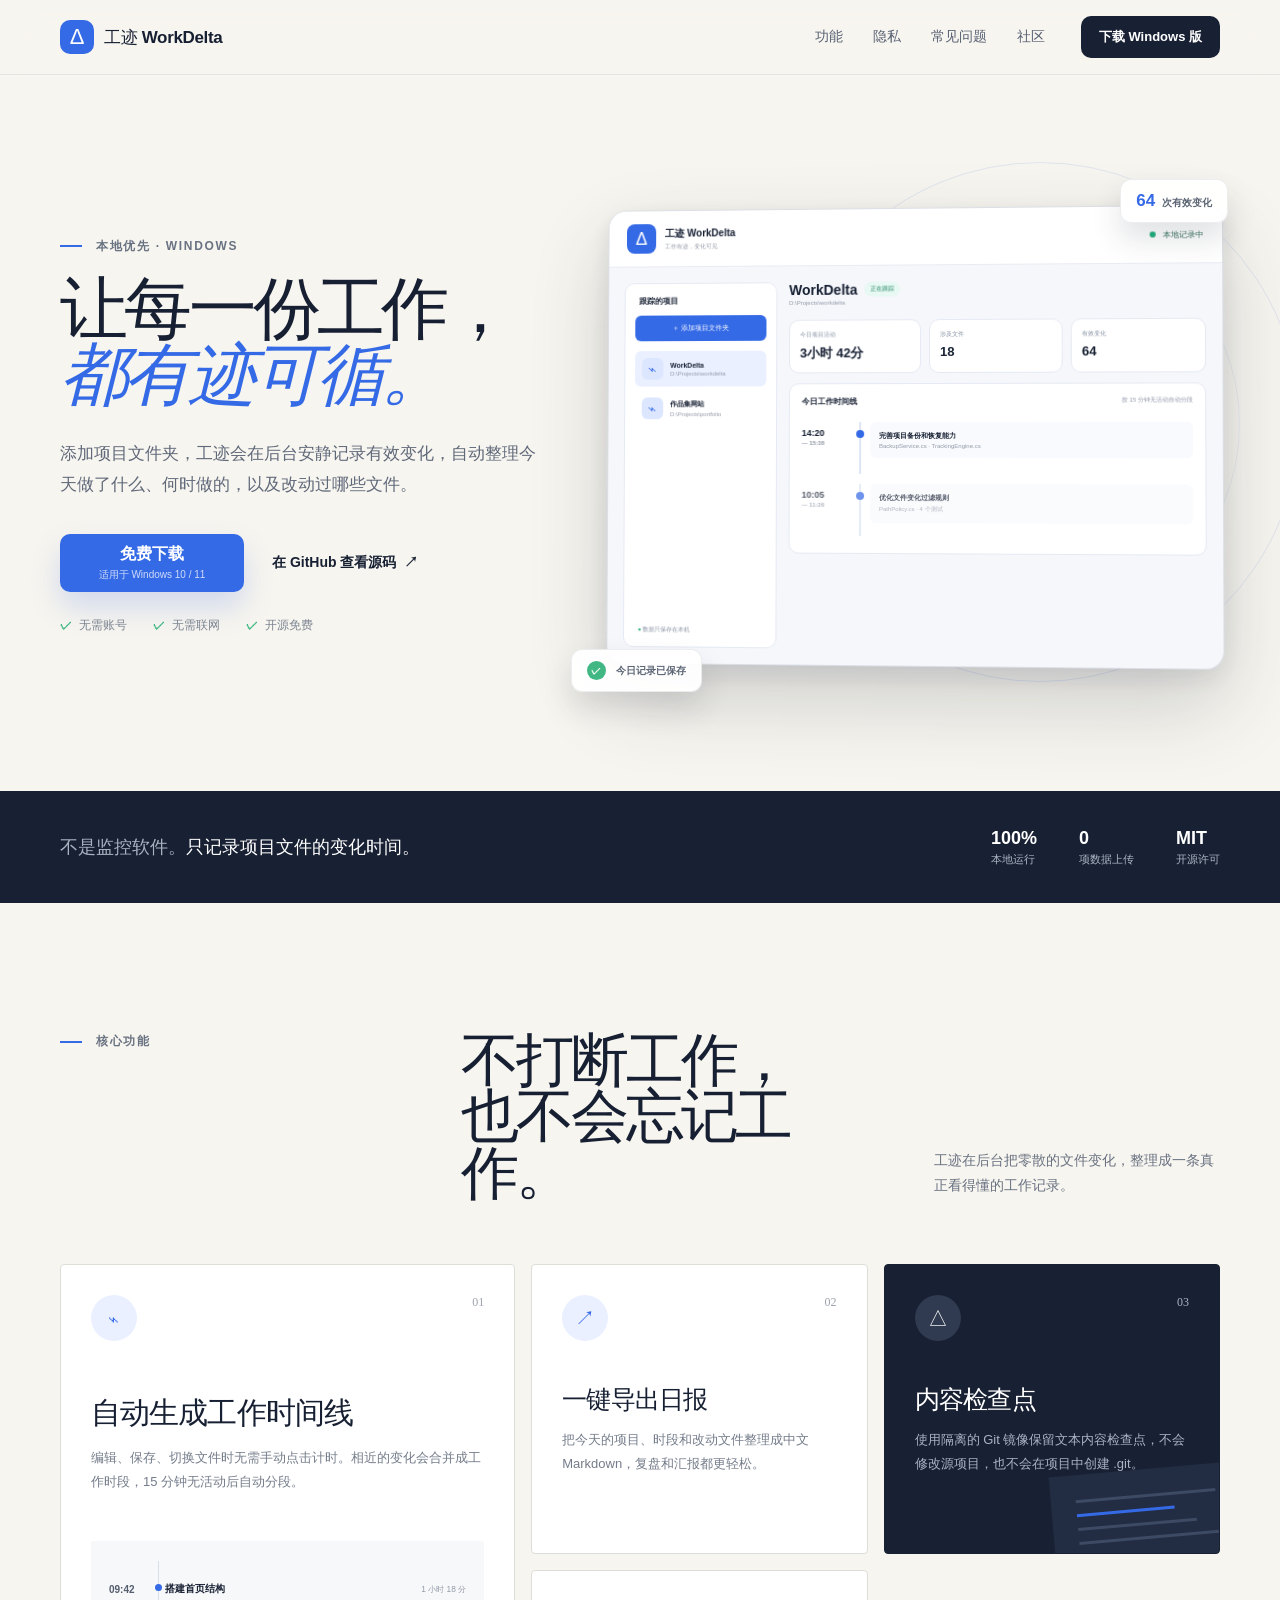
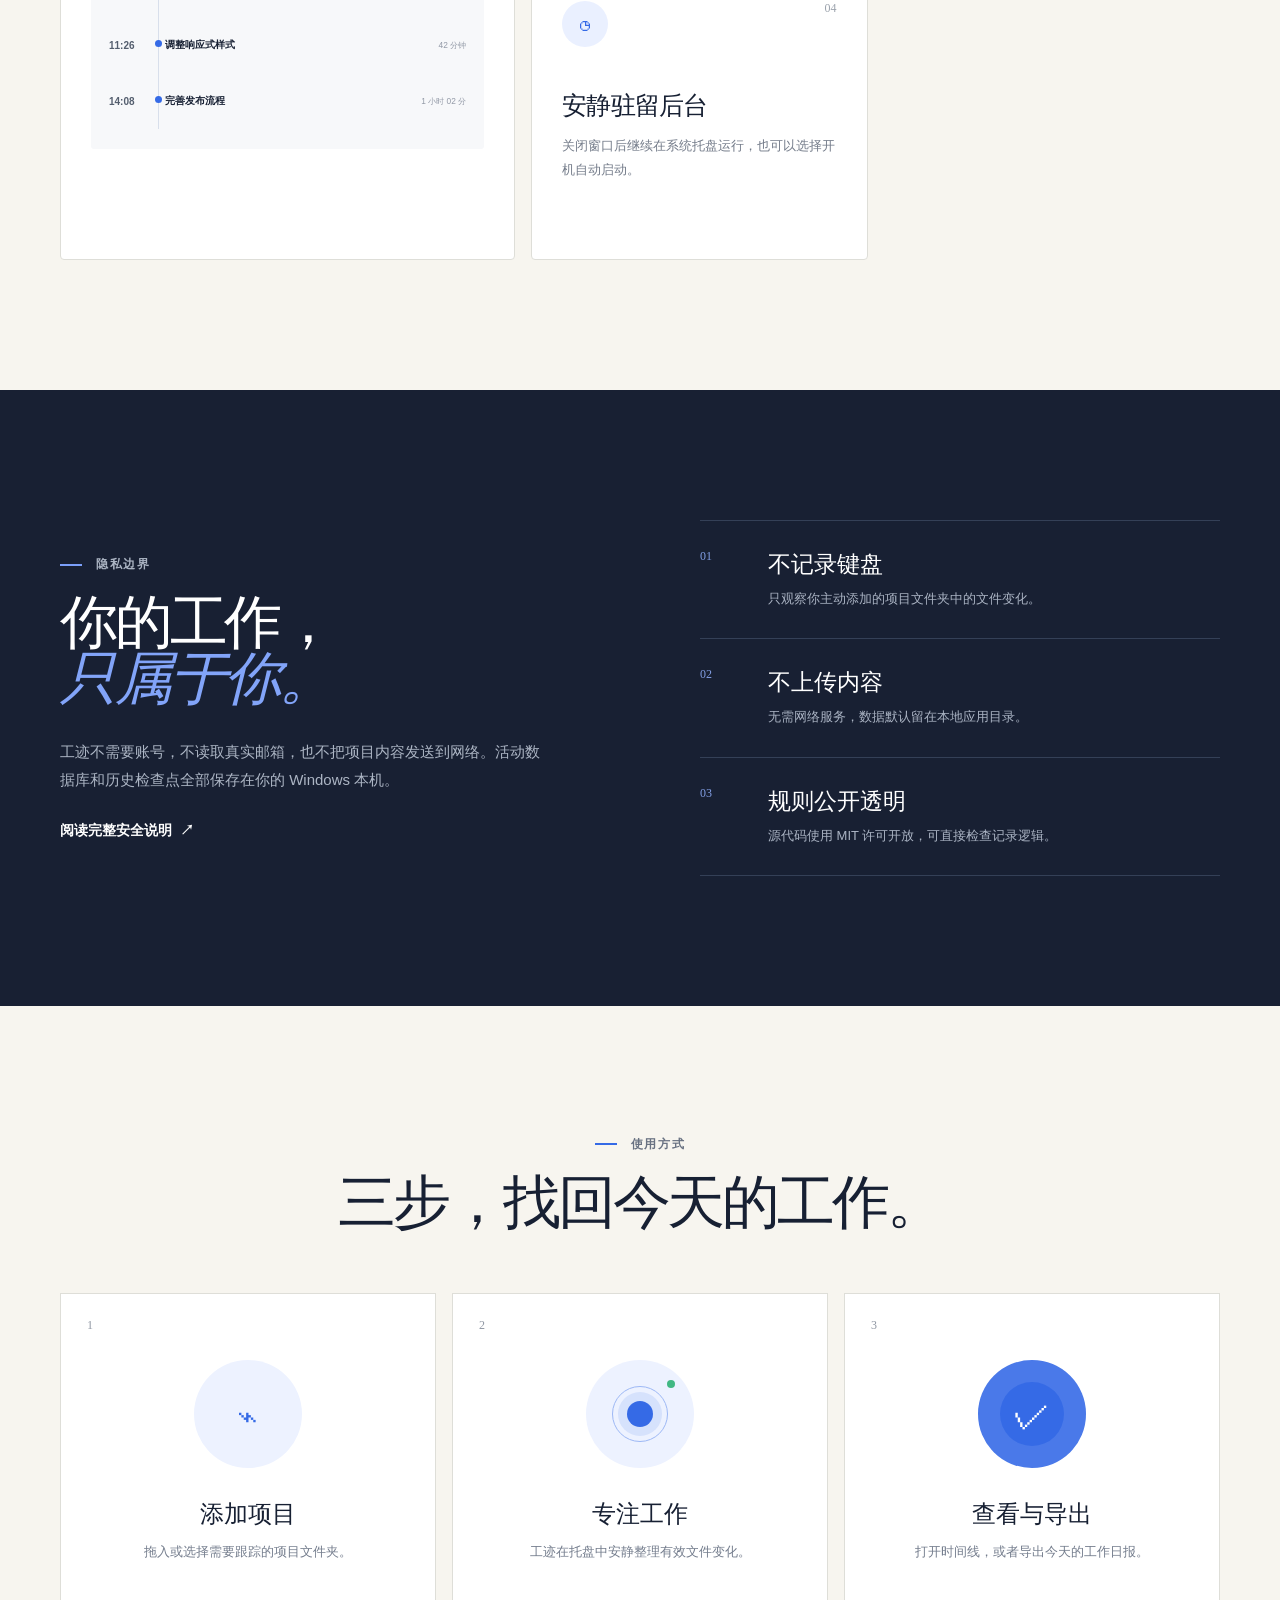
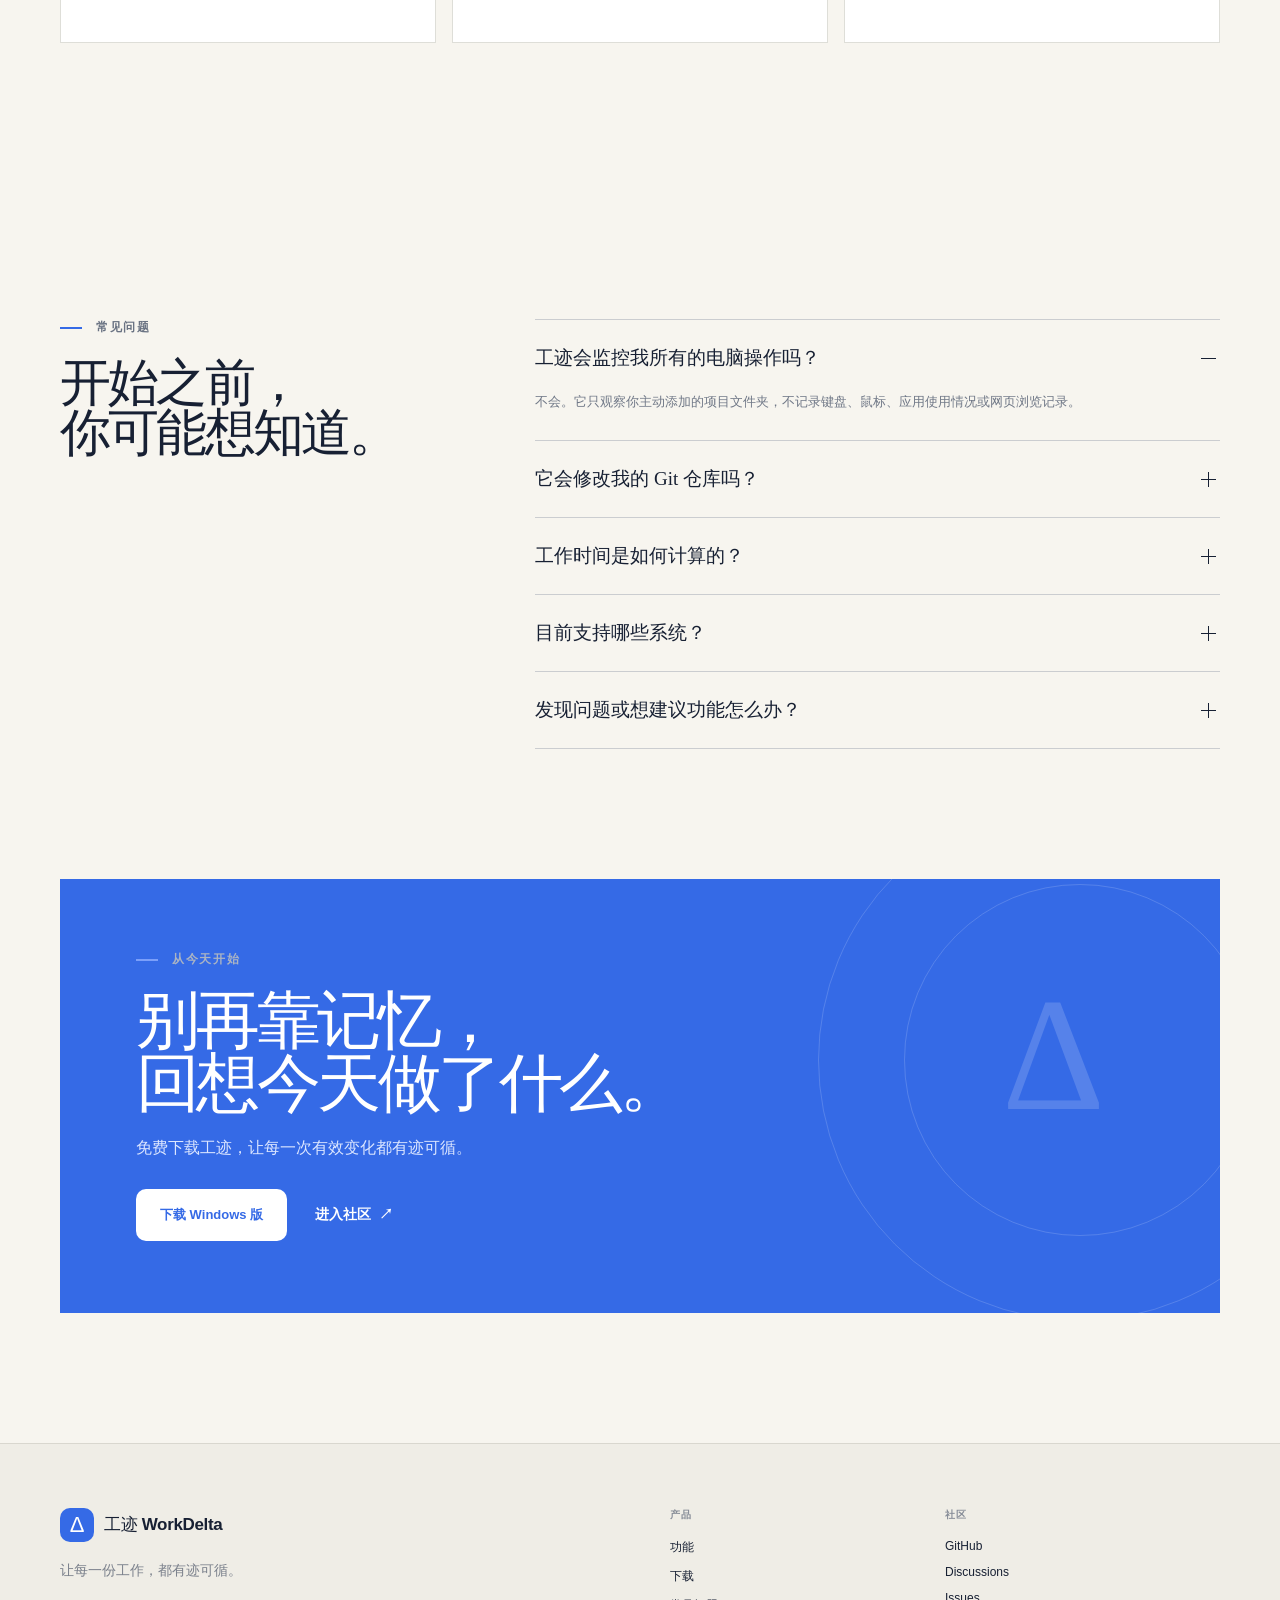
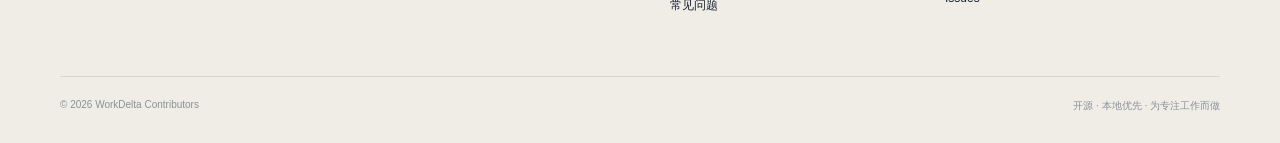
==== site/index.html @ bab3ab5c "feat: add GitHub Pages website Change-Id: I129c3d170e49ec4fa75094726705e3d1013dfc60" ====
<!doctype html>
<html lang="zh-CN">
<head>
  <meta charset="utf-8">
  <meta name="viewport" content="width=device-width, initial-scale=1">
  <meta name="description" content="工迹 WorkDelta 是一款本地优先的 Windows 工作记录工具，自动把文件变化整理成清晰的工作时间线。">
  <meta name="theme-color" content="#f7f5ef">
  <meta property="og:title" content="工迹 WorkDelta｜让每一份工作，都有迹可循">
  <meta property="og:description" content="安静记录项目变化，自动整理工作时间线。完全本地运行，无需账号和网络。">
  <meta property="og:type" content="website">
  <title>工迹 WorkDelta｜本地优先的工作记录工具</title>
  <link rel="icon" href="assets/favicon.svg" type="image/svg+xml">
  <link rel="stylesheet" href="styles.css">
</head>
<body>
  <a class="skip-link" href="#main">跳到主要内容</a>

  <header class="site-header">
    <div class="nav shell">
      <a class="brand" href="#top" aria-label="工迹 WorkDelta 首页">
        <span class="brand-mark" aria-hidden="true">Δ</span>
        <span>工迹 <strong>WorkDelta</strong></span>
      </a>
      <nav class="nav-links" aria-label="主导航">
        <a href="#features">功能</a>
        <a href="#privacy">隐私</a>
        <a href="#faq">常见问题</a>
        <a href="https://github.com/iamyanyahui/workdelta/discussions">社区</a>
      </nav>
      <a class="button button-small button-dark" href="https://github.com/iamyanyahui/workdelta/releases/latest">
        下载 Windows 版
      </a>
      <button class="menu-button" type="button" aria-label="打开导航" aria-expanded="false">
        <span></span><span></span>
      </button>
    </div>
  </header>

  <main id="main">
    <section class="hero shell" id="top">
      <div class="hero-copy">
        <p class="eyebrow"><span></span> 本地优先 · Windows</p>
        <h1>让每一份工作，<br><em>都有迹可循。</em></h1>
        <p class="hero-description">添加项目文件夹，工迹会在后台安静记录有效变化，自动整理今天做了什么、何时做的，以及改动过哪些文件。</p>
        <div class="hero-actions">
          <a class="button button-primary" href="https://github.com/iamyanyahui/workdelta/releases/latest">
            <span>免费下载</span>
            <small>适用于 Windows 10 / 11</small>
          </a>
          <a class="text-link" href="https://github.com/iamyanyahui/workdelta">
            在 GitHub 查看源码 <span aria-hidden="true">↗</span>
          </a>
        </div>
        <ul class="hero-notes" aria-label="产品特点">
          <li>无需账号</li>
          <li>无需联网</li>
          <li>开源免费</li>
        </ul>
      </div>

      <div class="product-stage" aria-label="工迹应用界面预览">
        <div class="stage-orbit orbit-one"></div>
        <div class="stage-orbit orbit-two"></div>
        <div class="app-window">
          <div class="app-topbar">
            <div class="app-brand">
              <span class="app-logo">Δ</span>
              <span><b>工迹 WorkDelta</b><small>工作有迹，变化可见</small></span>
            </div>
            <span class="recording"><i></i> 本地记录中</span>
          </div>
          <div class="app-body">
            <aside class="app-sidebar">
              <span class="app-label">跟踪的项目</span>
              <div class="add-project">＋ 添加项目文件夹</div>
              <div class="project active"><i>⌁</i><span><b>WorkDelta</b><small>D:\Projects\workdelta</small></span></div>
              <div class="project"><i>⌁</i><span><b>作品集网站</b><small>D:\Projects\portfolio</small></span></div>
              <span class="local-note">● 数据只保存在本机</span>
            </aside>
            <section class="app-content">
              <div class="app-heading">
                <span><b>WorkDelta</b><small>D:\Projects\workdelta</small></span>
                <span class="status-pill">正在跟踪</span>
              </div>
              <div class="stats">
                <div><small>今日项目活动</small><b>3小时 42分</b></div>
                <div><small>涉及文件</small><b>18</b></div>
                <div><small>有效变化</small><b>64</b></div>
              </div>
              <div class="timeline-card">
                <div class="timeline-title"><b>今日工作时间线</b><small>按 15 分钟无活动自动分段</small></div>
                <div class="timeline-item">
                  <time>14:20<small>— 15:38</small></time><i></i>
                  <span><b>完善项目备份和恢复能力</b><small>BackupService.cs · TrackingEngine.cs</small></span>
                </div>
                <div class="timeline-item muted-item">
                  <time>10:05<small>— 11:26</small></time><i></i>
                  <span><b>优化文件变化过滤规则</b><small>PathPolicy.cs · 4 个测试</small></span>
                </div>
              </div>
            </section>
          </div>
        </div>
        <div class="floating-note note-top"><span>64</span> 次有效变化</div>
        <div class="floating-note note-bottom"><i>✓</i> 今日记录已保存</div>
      </div>
    </section>

    <section class="trust-strip">
      <div class="shell trust-grid">
        <p>不是监控软件。<strong>只记录项目文件的变化时间。</strong></p>
        <div>
          <span><b>100%</b> 本地运行</span>
          <span><b>0</b> 项数据上传</span>
          <span><b>MIT</b> 开源许可</span>
        </div>
      </div>
    </section>

    <section class="section shell" id="features">
      <div class="section-heading">
        <p class="eyebrow"><span></span> 核心功能</p>
        <h2>不打断工作，<br>也不会忘记工作。</h2>
        <p>工迹在后台把零散的文件变化，整理成一条真正看得懂的工作记录。</p>
      </div>
      <div class="feature-grid">
        <article class="feature-card feature-large">
          <div class="feature-icon">⌁</div>
          <span class="feature-index">01</span>
          <h3>自动生成工作时间线</h3>
          <p>编辑、保存、切换文件时无需手动点击计时。相近的变化会合并成工作时段，15 分钟无活动后自动分段。</p>
          <div class="mini-timeline" aria-hidden="true">
            <span><time>09:42</time><i></i><b>搭建首页结构</b><small>1 小时 18 分</small></span>
            <span><time>11:26</time><i></i><b>调整响应式样式</b><small>42 分钟</small></span>
            <span><time>14:08</time><i></i><b>完善发布流程</b><small>1 小时 02 分</small></span>
          </div>
        </article>
        <article class="feature-card">
          <div class="feature-icon">↗</div>
          <span class="feature-index">02</span>
          <h3>一键导出日报</h3>
          <p>把今天的项目、时段和改动文件整理成中文 Markdown，复盘和汇报都更轻松。</p>
        </article>
        <article class="feature-card dark-card">
          <div class="feature-icon">△</div>
          <span class="feature-index">03</span>
          <h3>内容检查点</h3>
          <p>使用隔离的 Git 镜像保留文本内容检查点，不会修改源项目，也不会在项目中创建 .git。</p>
          <div class="code-lines" aria-hidden="true"><i></i><i></i><i></i><i></i></div>
        </article>
        <article class="feature-card">
          <div class="feature-icon">◷</div>
          <span class="feature-index">04</span>
          <h3>安静驻留后台</h3>
          <p>关闭窗口后继续在系统托盘运行，也可以选择开机自动启动。</p>
        </article>
      </div>
    </section>

    <section class="privacy-section" id="privacy">
      <div class="shell privacy-grid">
        <div class="privacy-copy">
          <p class="eyebrow light"><span></span> 隐私边界</p>
          <h2>你的工作，<br><em>只属于你。</em></h2>
          <p>工迹不需要账号，不读取真实邮箱，也不把项目内容发送到网络。活动数据库和历史检查点全部保存在你的 Windows 本机。</p>
          <a class="text-link light-link" href="https://github.com/iamyanyahui/workdelta/blob/main/SECURITY.md">阅读完整安全说明 <span>↗</span></a>
        </div>
        <div class="privacy-list">
          <article><span>01</span><div><h3>不记录键盘</h3><p>只观察你主动添加的项目文件夹中的文件变化。</p></div></article>
          <article><span>02</span><div><h3>不上传内容</h3><p>无需网络服务，数据默认留在本地应用目录。</p></div></article>
          <article><span>03</span><div><h3>规则公开透明</h3><p>源代码使用 MIT 许可开放，可直接检查记录逻辑。</p></div></article>
        </div>
      </div>
    </section>

    <section class="section shell workflow-section">
      <div class="section-heading centered">
        <p class="eyebrow"><span></span> 使用方式</p>
        <h2>三步，找回今天的工作。</h2>
      </div>
      <ol class="steps">
        <li><span>1</span><div class="step-visual folder-visual">⌁</div><h3>添加项目</h3><p>拖入或选择需要跟踪的项目文件夹。</p></li>
        <li><span>2</span><div class="step-visual pulse-visual"><i></i></div><h3>专注工作</h3><p>工迹在托盘中安静整理有效文件变化。</p></li>
        <li><span>3</span><div class="step-visual report-visual">✓</div><h3>查看与导出</h3><p>打开时间线，或者导出今天的工作日报。</p></li>
      </ol>
    </section>

    <section class="section faq-section shell" id="faq">
      <div class="section-heading">
        <p class="eyebrow"><span></span> 常见问题</p>
        <h2>开始之前，<br>你可能想知道。</h2>
      </div>
      <div class="faq-list">
        <details open>
          <summary>工迹会监控我所有的电脑操作吗？<i></i></summary>
          <p>不会。它只观察你主动添加的项目文件夹，不记录键盘、鼠标、应用使用情况或网页浏览记录。</p>
        </details>
        <details>
          <summary>它会修改我的 Git 仓库吗？<i></i></summary>
          <p>不会。内容检查点保存在独立的本地镜像中，源项目不会被初始化或修改 Git 配置。</p>
        </details>
        <details>
          <summary>工作时间是如何计算的？<i></i></summary>
          <p>工迹根据有效文件变化推断项目活动时间。相近变化会归入同一时段，超过 15 分钟无活动则开始新的时段。它适合回顾工作，不等同于考勤计时。</p>
        </details>
        <details>
          <summary>目前支持哪些系统？<i></i></summary>
          <p>当前版本面向 64 位 Windows 10 和 Windows 11，应用界面使用原生 WPF 构建。</p>
        </details>
        <details>
          <summary>发现问题或想建议功能怎么办？<i></i></summary>
          <p>欢迎前往 GitHub Discussions 交流使用经验和功能想法；明确的程序问题也可以提交 GitHub Issue。</p>
        </details>
      </div>
    </section>

    <section class="cta-section shell">
      <div class="cta-panel">
        <span class="cta-mark" aria-hidden="true">Δ</span>
        <p class="eyebrow light"><span></span> 从今天开始</p>
        <h2>别再靠记忆，<br>回想今天做了什么。</h2>
        <p>免费下载工迹，让每一次有效变化都有迹可循。</p>
        <div class="cta-actions">
          <a class="button button-light" href="https://github.com/iamyanyahui/workdelta/releases/latest">下载 Windows 版</a>
          <a class="text-link light-link" href="https://github.com/iamyanyahui/workdelta/discussions">进入社区 <span>↗</span></a>
        </div>
      </div>
    </section>
  </main>

  <footer class="footer">
    <div class="shell footer-grid">
      <div><a class="brand" href="#top"><span class="brand-mark">Δ</span><span>工迹 <strong>WorkDelta</strong></span></a><p>让每一份工作，都有迹可循。</p></div>
      <div class="footer-links">
        <span><b>产品</b><a href="#features">功能</a><a href="https://github.com/iamyanyahui/workdelta/releases">下载</a><a href="#faq">常见问题</a></span>
        <span><b>社区</b><a href="https://github.com/iamyanyahui/workdelta">GitHub</a><a href="https://github.com/iamyanyahui/workdelta/discussions">Discussions</a><a href="https://github.com/iamyanyahui/workdelta/issues">Issues</a></span>
      </div>
    </div>
    <div class="shell footer-bottom"><span>© <span id="year">2026</span> WorkDelta Contributors</span><span>开源 · 本地优先 · 为专注工作而做</span></div>
  </footer>

  <script src="script.js"></script>
</body>
</html>
---- site/styles.css ----
:root {
  --ink: #172033;
  --muted: #6f7786;
  --paper: #f7f5ef;
  --card: #fff;
  --line: #deded8;
  --blue: #356ae6;
  --blue-dark: #2859cb;
  --green: #41b883;
  --dark: #182033;
  --serif: Georgia, "Times New Roman", "Songti SC", "SimSun", serif;
  --sans: Inter, ui-sans-serif, -apple-system, BlinkMacSystemFont, "Segoe UI", "Microsoft YaHei UI", sans-serif;
}

* { box-sizing: border-box; }
html { scroll-behavior: smooth; }
body { margin: 0; color: var(--ink); background: var(--paper); font-family: var(--sans); -webkit-font-smoothing: antialiased; }
a { color: inherit; text-decoration: none; }
button { font: inherit; }
.shell { width: min(1160px, calc(100% - 48px)); margin-inline: auto; }
.skip-link { position: fixed; top: -100px; left: 16px; z-index: 100; padding: 10px 14px; background: white; border-radius: 8px; }
.skip-link:focus { top: 16px; }

.site-header { position: sticky; top: 0; z-index: 50; background: rgba(247,245,239,.88); backdrop-filter: blur(18px); border-bottom: 1px solid rgba(23,32,51,.08); }
.nav { height: 74px; display: flex; align-items: center; gap: 36px; }
.brand { display: inline-flex; align-items: center; gap: 10px; font-size: 17px; letter-spacing: -.02em; }
.brand strong { font-weight: 700; }
.brand-mark { display: grid; place-items: center; width: 34px; height: 34px; color: white; background: var(--blue); border-radius: 10px; font-size: 22px; line-height: 1; }
.nav-links { display: flex; gap: 30px; margin-left: auto; color: #586173; font-size: 14px; }
.nav-links a, .text-link { transition: color .2s ease; }
.nav-links a:hover, .text-link:hover { color: var(--blue); }
.button { display: inline-flex; align-items: center; justify-content: center; border-radius: 10px; font-weight: 700; transition: transform .2s ease, background .2s ease, box-shadow .2s ease; }
.button:hover { transform: translateY(-2px); }
.button-small { min-height: 42px; padding: 0 18px; font-size: 13px; }
.button-dark { color: white; background: var(--dark); }
.button-dark:hover { background: #29344c; }
.menu-button { display: none; width: 40px; height: 40px; padding: 10px; border: 0; background: transparent; }
.menu-button span { display: block; height: 2px; margin: 6px 0; background: var(--ink); }

.hero { min-height: 716px; padding-top: 94px; padding-bottom: 88px; display: grid; grid-template-columns: .88fr 1.12fr; align-items: center; gap: 58px; overflow: visible; }
.eyebrow { margin: 0 0 22px; color: #697282; font-size: 12px; font-weight: 800; letter-spacing: .14em; text-transform: uppercase; }
.eyebrow span { display: inline-block; width: 22px; height: 2px; margin-right: 9px; vertical-align: middle; background: var(--blue); }
.hero h1, .section-heading h2, .privacy-copy h2, .cta-panel h2 { margin: 0; font-family: var(--serif); font-weight: 500; letter-spacing: -.055em; line-height: .98; }
.hero h1 { font-size: clamp(52px, 5.3vw, 76px); }
.hero h1 em, .privacy-copy h2 em { color: var(--blue); font-weight: inherit; }
.hero-description { max-width: 510px; margin: 28px 0 0; color: #60697a; font-size: 17px; line-height: 1.85; }
.hero-actions { display: flex; align-items: center; gap: 28px; margin-top: 34px; }
.button-primary { min-width: 184px; min-height: 58px; flex-direction: column; color: white; background: var(--blue); box-shadow: 0 15px 30px rgba(53,106,230,.2); }
.button-primary:hover { background: var(--blue-dark); box-shadow: 0 18px 36px rgba(53,106,230,.28); }
.button-primary small { margin-top: 3px; font-size: 10px; font-weight: 500; opacity: .76; }
.text-link { font-size: 14px; font-weight: 700; }
.text-link span { margin-left: 4px; }
.hero-notes { display: flex; gap: 26px; margin: 25px 0 0; padding: 0; list-style: none; color: #7c8491; font-size: 12px; }
.hero-notes li::before { content: "✓"; margin-right: 7px; color: var(--green); font-weight: 900; }

.product-stage { position: relative; min-width: 0; perspective: 1200px; }
.app-window { position: relative; z-index: 2; width: 680px; max-width: 100%; overflow: hidden; background: #f5f7fb; border: 1px solid rgba(36,48,70,.12); border-radius: 18px; box-shadow: 0 34px 80px rgba(41,49,67,.2), 0 8px 24px rgba(41,49,67,.1); transform: rotateY(-3deg) rotateX(1deg); }
.app-topbar { height: 57px; padding: 0 18px; display: flex; justify-content: space-between; align-items: center; background: white; border-bottom: 1px solid #e8ebf2; }
.app-brand { display: flex; align-items: center; gap: 9px; }
.app-logo { display: grid; place-items: center; width: 30px; height: 30px; color: white; background: var(--blue); border-radius: 8px; font-size: 18px; }
.app-brand > span:last-child { display: flex; flex-direction: column; }
.app-brand b { font-size: 10px; }
.app-brand small, .project small, .app-heading small, .timeline-item small { margin-top: 2px; color: #9299a7; font-size: 6px; }
.recording { color: #35705e; font-size: 8px; }
.recording i { display: inline-block; width: 6px; height: 6px; margin-right: 5px; background: #22b07d; border-radius: 50%; }
.app-body { min-height: 400px; padding: 16px; display: grid; grid-template-columns: 156px 1fr; gap: 12px; }
.app-sidebar, .timeline-card, .stats > div { background: white; border: 1px solid #e5e9f2; border-radius: 10px; }
.app-sidebar { position: relative; padding: 12px 10px; }
.app-label { display: block; margin: 0 4px 9px; font-size: 8px; font-weight: 700; }
.add-project { margin-bottom: 10px; padding: 8px; color: white; text-align: center; background: var(--blue); border-radius: 6px; font-size: 7px; }
.project { display: flex; align-items: center; gap: 7px; padding: 7px; margin-bottom: 4px; border-radius: 6px; }
.project.active { background: #eaf0ff; }
.project i { display: grid; place-items: center; width: 22px; height: 22px; flex: none; color: var(--blue); background: #dce6ff; border-radius: 6px; font-style: normal; }
.project > span { display: flex; min-width: 0; flex-direction: column; }
.project b { font-size: 7px; }
.project small { max-width: 92px; overflow: hidden; text-overflow: ellipsis; white-space: nowrap; }
.local-note { position: absolute; bottom: 12px; left: 14px; color: #8590a0; font-size: 6px; }
.local-note::first-letter { color: var(--green); }
.app-content { min-width: 0; }
.app-heading { height: 38px; display: flex; align-items: flex-start; gap: 7px; }
.app-heading > span:first-child { display: flex; flex-direction: column; }
.app-heading b { font-size: 14px; }
.status-pill { padding: 3px 6px; color: #16815d; background: #e8f8f2; border-radius: 8px; font-size: 6px; }
.stats { display: grid; grid-template-columns: repeat(3, 1fr); gap: 8px; }
.stats > div { padding: 10px; display: flex; flex-direction: column; }
.stats small { color: #8490a2; font-size: 6px; }
.stats b { margin-top: 5px; font-size: 13px; }
.timeline-card { margin-top: 10px; padding: 12px; }
.timeline-title { display: flex; justify-content: space-between; padding-bottom: 10px; }
.timeline-title b { font-size: 8px; }
.timeline-title small { color: #8a94a5; font-size: 6px; }
.timeline-item { display: grid; grid-template-columns: 53px 16px 1fr; align-items: stretch; min-height: 62px; padding: 5px 0; }
.timeline-item time { padding-top: 6px; font-size: 9px; font-weight: 700; }
.timeline-item time small { display: block; }
.timeline-item > i { position: relative; display: block; width: 2px; margin-left: 5px; background: #dde5f5; }
.timeline-item > i::before { content: ""; position: absolute; top: 8px; left: -3px; width: 8px; height: 8px; background: var(--blue); border-radius: 50%; }
.timeline-item > span { align-self: start; display: flex; flex-direction: column; padding: 9px; background: #f8fafd; border-radius: 6px; }
.timeline-item > span b { font-size: 7px; }
.muted-item { opacity: .72; }
.floating-note { position: absolute; z-index: 3; padding: 11px 15px; background: rgba(255,255,255,.95); border: 1px solid rgba(23,32,51,.08); border-radius: 11px; box-shadow: 0 16px 30px rgba(41,49,67,.14); color: #5c6574; font-size: 10px; font-weight: 700; }
.floating-note span { margin-right: 4px; color: var(--blue); font-size: 17px; }
.floating-note i { display: inline-grid; width: 19px; height: 19px; margin-right: 7px; place-items: center; color: white; background: var(--green); border-radius: 50%; font-style: normal; }
.note-top { top: -28px; right: -8px; }
.note-bottom { left: -32px; bottom: -26px; }
.stage-orbit { position: absolute; border: 1px solid rgba(53,106,230,.12); border-radius: 50%; }
.orbit-one { width: 520px; height: 520px; top: -45px; right: -80px; }
.orbit-two { width: 410px; height: 410px; top: 12px; right: -20px; border-color: rgba(53,106,230,.08); }

.trust-strip { color: white; background: var(--dark); }
.trust-grid { min-height: 112px; display: flex; align-items: center; justify-content: space-between; gap: 32px; }
.trust-grid p { margin: 0; color: #aab2c2; font-family: var(--serif); font-size: 18px; }
.trust-grid p strong { color: white; font-weight: 500; }
.trust-grid > div { display: flex; gap: 42px; }
.trust-grid > div span { color: #adb5c4; font-size: 11px; }
.trust-grid > div b { display: block; margin-bottom: 3px; color: white; font-size: 18px; }

.section { padding-top: 130px; padding-bottom: 130px; }
.section-heading { display: grid; grid-template-columns: 1fr 1.2fr .8fr; align-items: end; gap: 44px; margin-bottom: 62px; }
.section-heading .eyebrow { align-self: start; }
.section-heading h2, .privacy-copy h2, .cta-panel h2 { font-size: clamp(42px, 4.5vw, 64px); }
.section-heading > p:last-child { margin: 0 0 4px; color: #697282; font-size: 14px; line-height: 1.8; }
.feature-grid { display: grid; grid-template-columns: 1.15fr .85fr .85fr; grid-auto-rows: minmax(290px, auto); gap: 16px; }
.feature-card { position: relative; overflow: hidden; min-height: 290px; padding: 30px; background: var(--card); border: 1px solid var(--line); border-radius: 4px; }
.feature-large { grid-row: span 2; }
.feature-icon { display: grid; place-items: center; width: 46px; height: 46px; color: var(--blue); background: #eaf0ff; border-radius: 50%; font-size: 20px; }
.feature-index { position: absolute; top: 30px; right: 30px; color: #9ca3ad; font-family: var(--serif); font-size: 12px; }
.feature-card h3 { margin: 42px 0 12px; font-family: var(--serif); font-size: 25px; font-weight: 500; letter-spacing: -.03em; }
.feature-card p { margin: 0; color: #747c8a; font-size: 13px; line-height: 1.8; }
.feature-large h3 { margin-top: 52px; font-size: 30px; }
.mini-timeline { margin-top: 48px; padding: 20px 18px; background: #f7f8fa; border-radius: 3px; }
.mini-timeline span { display: grid; grid-template-columns: 42px 14px 1fr auto; align-items: center; min-height: 56px; font-size: 10px; }
.mini-timeline time { color: #545e6e; font-weight: 700; }
.mini-timeline i { position: relative; width: 1px; height: 100%; margin: auto; background: #d8dfeb; }
.mini-timeline i::before { content: ""; position: absolute; top: 23px; left: -3px; width: 7px; height: 7px; background: var(--blue); border-radius: 50%; }
.mini-timeline small { color: #9299a6; }
.dark-card { color: white; background: var(--dark); border-color: var(--dark); }
.dark-card .feature-icon { color: white; background: #303a50; }
.dark-card .feature-index, .dark-card p { color: #aab3c4; }
.code-lines { position: absolute; right: -24px; bottom: -26px; width: 190px; height: 110px; padding: 25px; background: #222c42; transform: rotate(-5deg); }
.code-lines i { display: block; width: 100%; height: 3px; margin-bottom: 11px; background: #3d4a64; }
.code-lines i:nth-child(2) { width: 70%; background: var(--blue); }
.code-lines i:nth-child(3) { width: 85%; }

.privacy-section { padding: 130px 0; color: white; background: var(--dark); }
.privacy-grid { display: grid; grid-template-columns: 1fr 1fr; gap: 120px; align-items: center; }
.eyebrow.light { color: #abb4c3; }
.eyebrow.light span { background: #7b9ffa; }
.privacy-copy h2 em { color: #82a4f9; }
.privacy-copy > p:not(.eyebrow) { max-width: 480px; margin: 30px 0 26px; color: #acb5c4; font-size: 15px; line-height: 1.9; }
.light-link { color: white; }
.light-link:hover { color: #9db7f7; }
.privacy-list article { display: grid; grid-template-columns: 48px 1fr; gap: 20px; padding: 28px 0; border-top: 1px solid #344057; }
.privacy-list article:last-child { border-bottom: 1px solid #344057; }
.privacy-list article > span { color: #829ee4; font-family: var(--serif); font-size: 12px; }
.privacy-list h3 { margin: 0 0 8px; font-family: var(--serif); font-size: 23px; font-weight: 500; }
.privacy-list p { margin: 0; color: #aab3c3; font-size: 13px; line-height: 1.7; }

.section-heading.centered { display: block; text-align: center; }
.section-heading.centered h2 { margin-top: 0; }
.steps { display: grid; grid-template-columns: repeat(3, 1fr); gap: 16px; padding: 0; list-style: none; counter-reset: step; }
.steps li { position: relative; min-height: 350px; padding: 28px; background: white; border: 1px solid var(--line); text-align: center; }
.steps li > span { position: absolute; top: 24px; left: 26px; color: #9198a4; font-family: var(--serif); font-size: 12px; }
.step-visual { width: 108px; height: 108px; margin: 38px auto 30px; display: grid; place-items: center; color: var(--blue); background: #edf2ff; border-radius: 50%; font-size: 38px; }
.steps h3 { margin: 0 0 11px; font-family: var(--serif); font-size: 24px; font-weight: 500; }
.steps p { max-width: 250px; margin: 0 auto; color: #747d8d; font-size: 13px; line-height: 1.75; }
.pulse-visual { position: relative; }
.pulse-visual::before, .pulse-visual::after, .pulse-visual i { content: ""; position: absolute; border-radius: 50%; }
.pulse-visual::before { width: 54px; height: 54px; border: 1px solid #9db8f5; }
.pulse-visual::after { width: 26px; height: 26px; background: var(--blue); box-shadow: 0 0 0 9px rgba(53,106,230,.12); }
.pulse-visual i { width: 8px; height: 8px; top: 20px; right: 19px; background: var(--green); }
.report-visual { color: white; background: var(--blue); box-shadow: inset 0 0 0 22px rgba(255,255,255,.1); }

.faq-section { display: grid; grid-template-columns: .72fr 1.28fr; gap: 90px; }
.faq-section .section-heading { display: block; margin: 0; }
.faq-section .section-heading h2 { font-size: clamp(39px, 4vw, 57px); }
.faq-list { border-top: 1px solid #cbcdd0; }
.faq-list details { border-bottom: 1px solid #cbcdd0; }
.faq-list summary { position: relative; padding: 25px 42px 25px 0; cursor: pointer; list-style: none; font-family: var(--serif); font-size: 19px; }
.faq-list summary::-webkit-details-marker { display: none; }
.faq-list summary i, .faq-list summary i::after { position: absolute; top: 50%; right: 4px; width: 15px; height: 1px; background: var(--ink); transition: transform .2s ease; }
.faq-list summary i::after { content: ""; top: 0; right: 0; transform: rotate(90deg); }
.faq-list details[open] summary i::after { transform: rotate(0); }
.faq-list details p { margin: -6px 50px 26px 0; color: #707887; font-size: 13px; line-height: 1.85; }

.cta-section { padding-bottom: 130px; }
.cta-panel { position: relative; overflow: hidden; min-height: 420px; padding: 72px 76px; color: white; background: var(--blue); }
.cta-panel::before, .cta-panel::after { content: ""; position: absolute; border: 1px solid rgba(255,255,255,.16); border-radius: 50%; }
.cta-panel::before { width: 520px; height: 520px; right: -120px; top: -80px; }
.cta-panel::after { width: 350px; height: 350px; right: -36px; top: 5px; }
.cta-mark { position: absolute; right: 115px; top: 84px; z-index: 1; font-family: var(--serif); font-size: 160px; opacity: .16; }
.cta-panel h2 { position: relative; z-index: 2; max-width: 690px; font-size: clamp(43px, 5vw, 66px); }
.cta-panel > p:not(.eyebrow) { position: relative; z-index: 2; margin: 22px 0 30px; color: #dce6ff; }
.cta-actions { position: relative; z-index: 2; display: flex; align-items: center; gap: 28px; }
.button-light { min-height: 52px; padding: 0 24px; color: var(--blue); background: white; font-size: 13px; }

.footer { padding: 64px 0 30px; background: #efede6; border-top: 1px solid #d9d7cf; }
.footer-grid { display: grid; grid-template-columns: 1fr 1fr; gap: 60px; }
.footer-grid > div:first-child p { margin: 20px 0 0; color: #7b818c; font-family: var(--serif); font-size: 14px; }
.footer-links { display: grid; grid-template-columns: repeat(2, 1fr); }
.footer-links span { display: flex; flex-direction: column; gap: 12px; font-size: 12px; }
.footer-links b { margin-bottom: 5px; color: #858b96; font-size: 10px; letter-spacing: .1em; text-transform: uppercase; }
.footer-links a:hover { color: var(--blue); }
.footer-bottom { margin-top: 62px; padding-top: 22px; display: flex; justify-content: space-between; border-top: 1px solid #d9d7cf; color: #8b9099; font-size: 10px; }

@media (max-width: 1050px) {
  .hero { grid-template-columns: 1fr; padding-top: 78px; }
  .hero-copy { max-width: 680px; }
  .product-stage { max-width: 750px; margin: 30px auto 0; }
  .section-heading { grid-template-columns: .6fr 1.2fr .8fr; }
  .feature-grid { grid-template-columns: 1fr 1fr; }
  .feature-large { grid-row: span 2; }
  .privacy-grid { gap: 70px; }
}

@media (max-width: 760px) {
  .shell { width: min(100% - 32px, 620px); }
  .nav { height: 66px; }
  .nav > .button { display: none; }
  .menu-button { display: block; margin-left: auto; cursor: pointer; }
  .nav-links { position: absolute; top: 66px; left: 0; right: 0; display: none; margin: 0; padding: 22px 24px 28px; flex-direction: column; gap: 20px; background: rgba(247,245,239,.98); border-bottom: 1px solid var(--line); }
  .nav-links.open { display: flex; }
  .hero { min-height: auto; padding-top: 64px; padding-bottom: 76px; gap: 32px; }
  .hero h1 { font-size: clamp(45px, 13vw, 65px); }
  .hero-description { font-size: 15px; }
  .hero-actions { align-items: flex-start; flex-direction: column; gap: 20px; }
  .hero-notes { gap: 15px; flex-wrap: wrap; }
  .product-stage { width: 100%; margin-top: 20px; }
  .app-window { width: 680px; max-width: none; transform: scale(.66); transform-origin: left top; }
  .product-stage { height: 298px; overflow: hidden; }
  .floating-note, .stage-orbit { display: none; }
  .trust-grid { padding: 30px 0; align-items: flex-start; flex-direction: column; }
  .trust-grid > div { width: 100%; gap: 20px; justify-content: space-between; }
  .section, .privacy-section { padding-top: 88px; padding-bottom: 88px; }
  .section-heading { display: block; margin-bottom: 42px; }
  .section-heading h2 { margin-bottom: 22px; }
  .feature-grid { grid-template-columns: 1fr; grid-auto-rows: auto; }
  .feature-card, .feature-large { min-height: 300px; grid-row: auto; }
  .privacy-grid { grid-template-columns: 1fr; gap: 55px; }
  .steps { grid-template-columns: 1fr; }
  .steps li { min-height: 315px; }
  .faq-section { grid-template-columns: 1fr; gap: 48px; }
  .cta-section { padding-bottom: 88px; }
  .cta-panel { min-height: 450px; padding: 54px 28px; }
  .cta-mark { right: 10px; top: 150px; }
  .cta-actions { align-items: flex-start; flex-direction: column; }
  .footer-grid { grid-template-columns: 1fr; }
  .footer-bottom { gap: 15px; flex-direction: column; }
}

@media (max-width: 430px) {
  .app-window { transform: scale(.56); }
  .product-stage { height: 246px; }
  .trust-grid > div { display: grid; grid-template-columns: repeat(3, 1fr); }
  .trust-grid > div b { font-size: 15px; }
  .trust-grid > div span { font-size: 9px; }
}

@media (prefers-reduced-motion: reduce) {
  html { scroll-behavior: auto; }
  *, *::before, *::after { transition-duration: .01ms !important; }
}
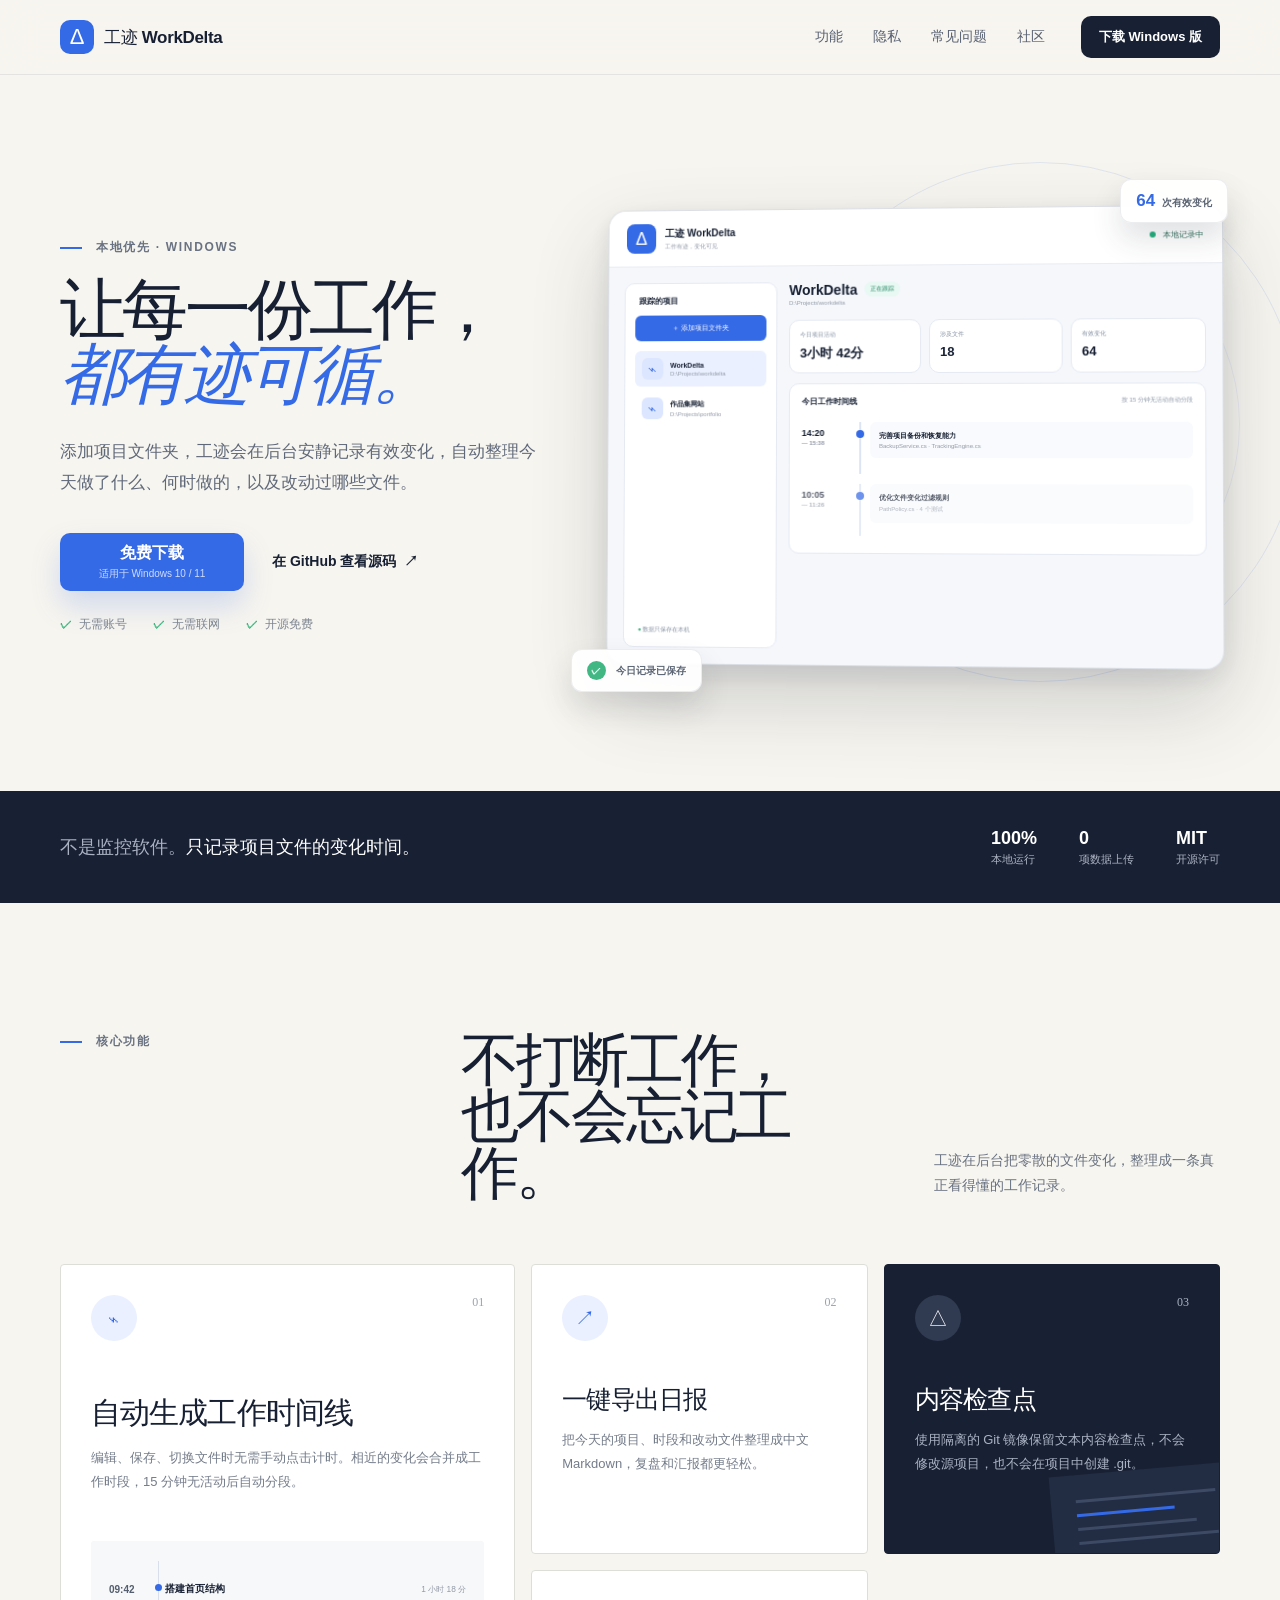
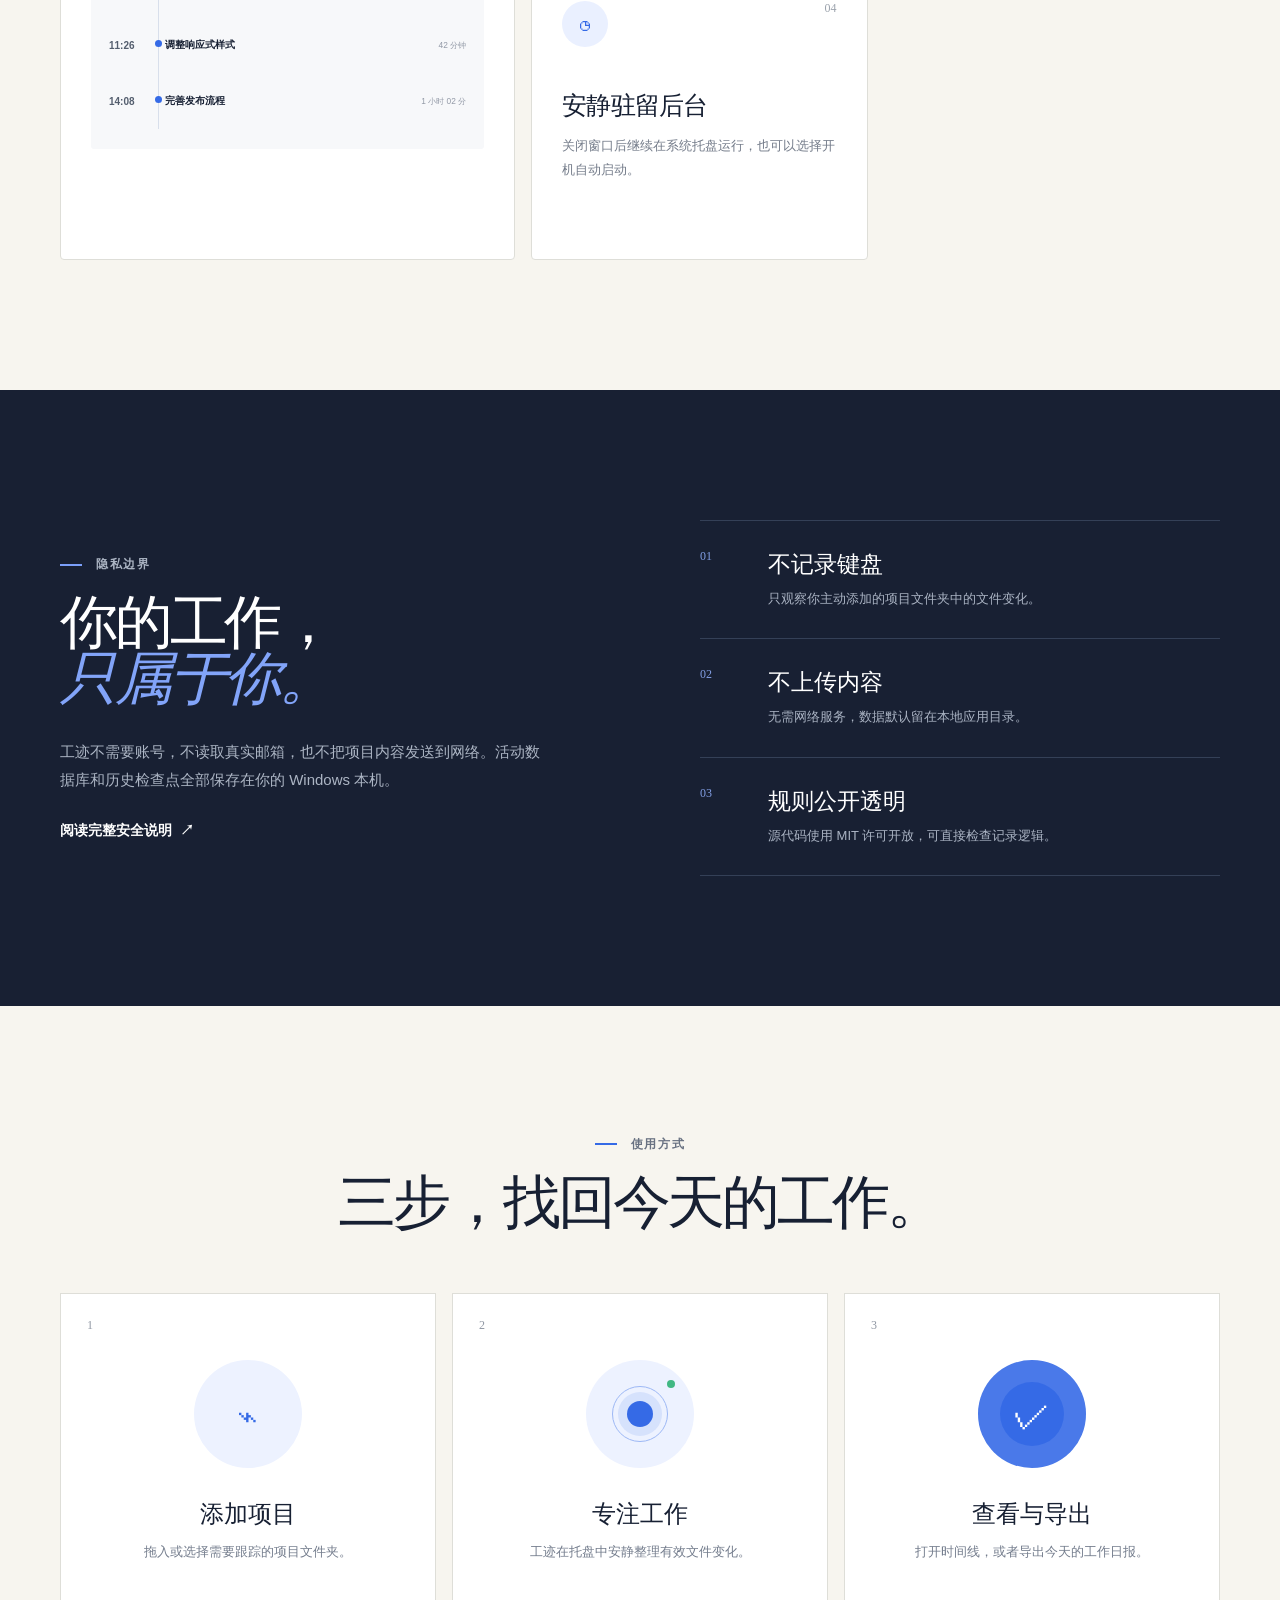
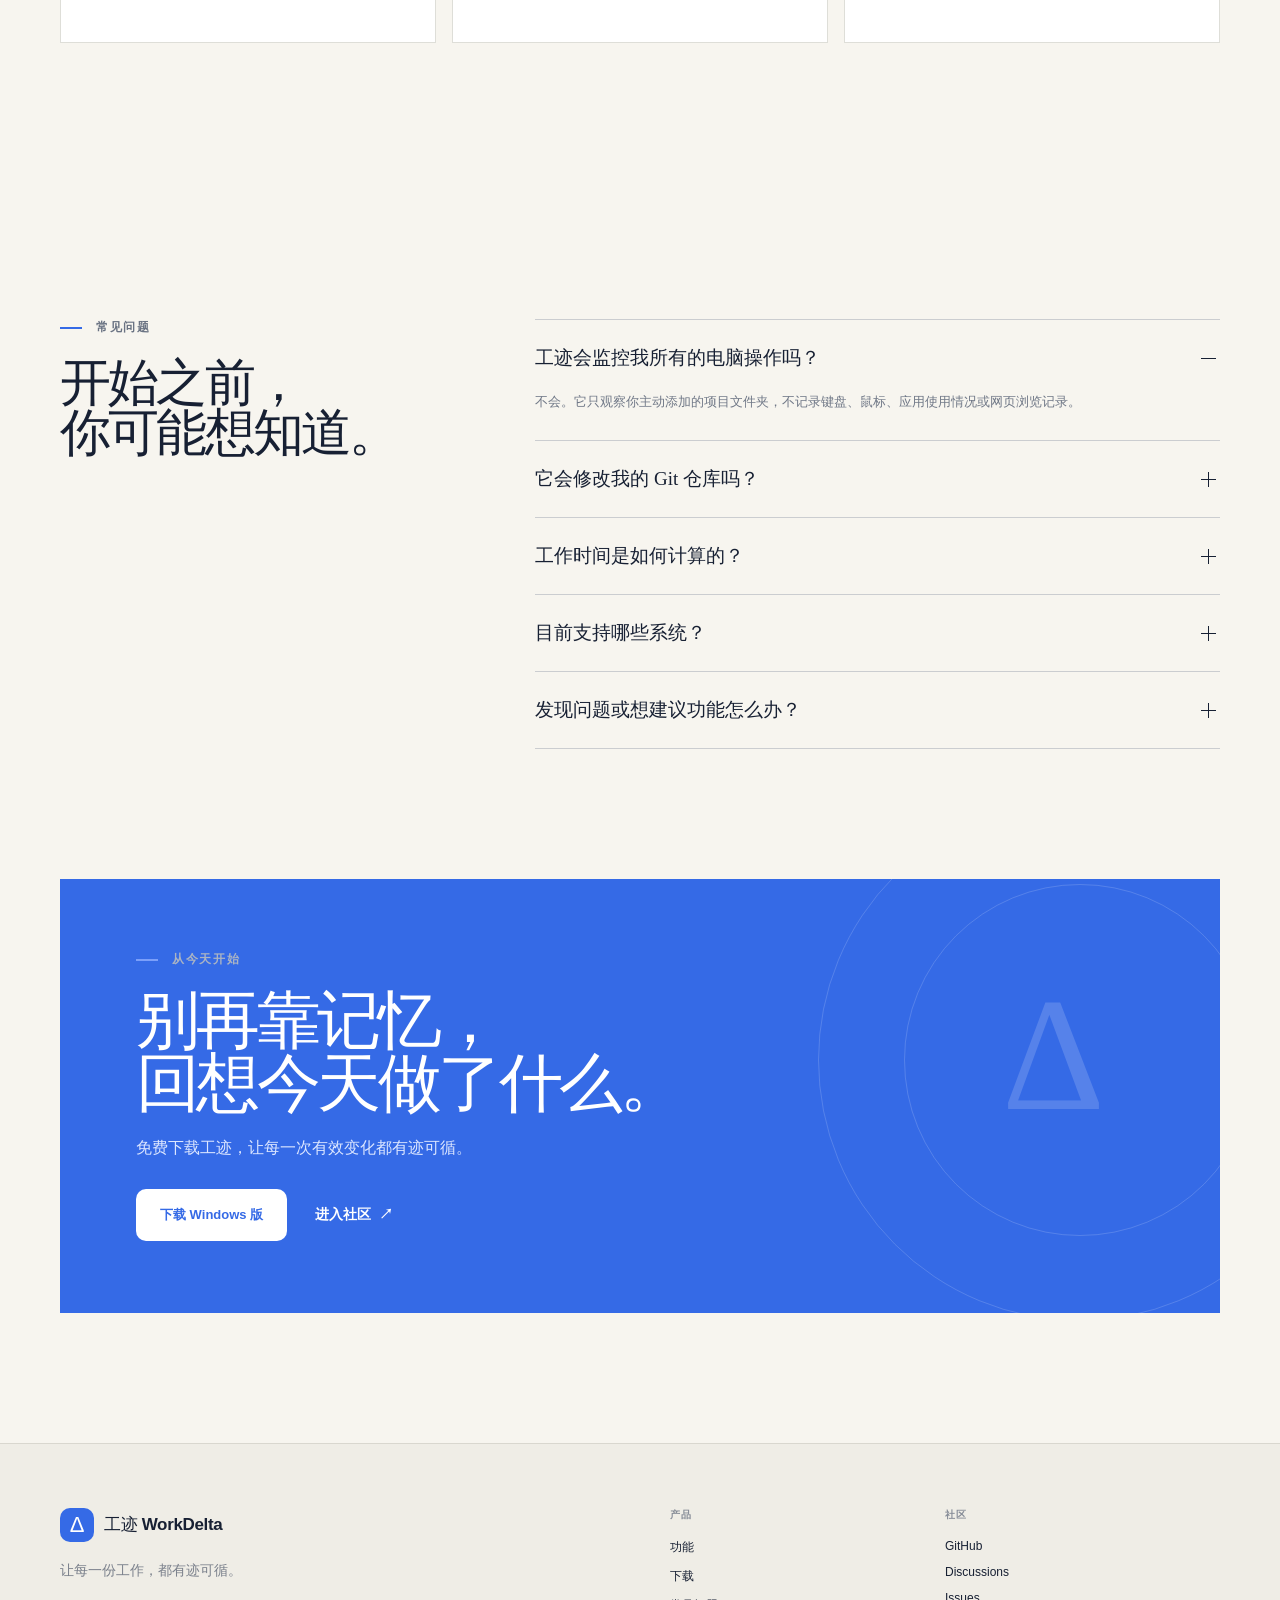
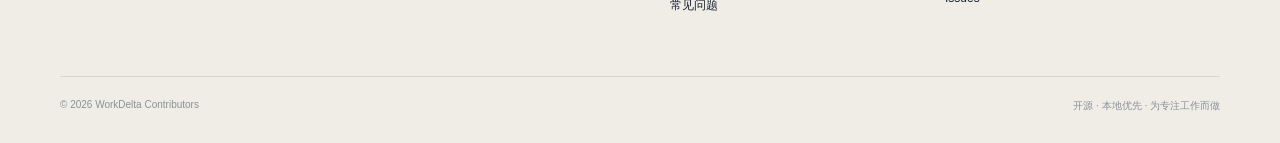
==== commit ad328e15: "fix: preserve hero title line breaks Change-Id: I84a79edf55542459d82ffba86622e0d173ec27e3" ====
--- a/site/index.html
+++ b/site/index.html
@@ -40,7 +40,7 @@
     <section class="hero shell" id="top">
       <div class="hero-copy">
         <p class="eyebrow"><span></span> 本地优先 · Windows</p>
-        <h1>让每一份工作，<br><em>都有迹可循。</em></h1>
+        <h1><span>让每一份工作，</span><br><em>都有迹可循。</em></h1>
         <p class="hero-description">添加项目文件夹，工迹会在后台安静记录有效变化，自动整理今天做了什么、何时做的，以及改动过哪些文件。</p>
         <div class="hero-actions">
           <a class="button button-primary" href="https://github.com/iamyanyahui/workdelta/releases/latest">
--- a/site/styles.css
+++ b/site/styles.css
@@ -41,7 +41,8 @@
 .eyebrow { margin: 0 0 22px; color: #697282; font-size: 12px; font-weight: 800; letter-spacing: .14em; text-transform: uppercase; }
 .eyebrow span { display: inline-block; width: 22px; height: 2px; margin-right: 9px; vertical-align: middle; background: var(--blue); }
 .hero h1, .section-heading h2, .privacy-copy h2, .cta-panel h2 { margin: 0; font-family: var(--serif); font-weight: 500; letter-spacing: -.055em; line-height: .98; }
-.hero h1 { font-size: clamp(52px, 5.3vw, 76px); }
+.hero h1 { font-size: clamp(52px, 5.3vw, 66px); }
+.hero h1 > span, .hero h1 > em { white-space: nowrap; }
 .hero h1 em, .privacy-copy h2 em { color: var(--blue); font-weight: inherit; }
 .hero-description { max-width: 510px; margin: 28px 0 0; color: #60697a; font-size: 17px; line-height: 1.85; }
 .hero-actions { display: flex; align-items: center; gap: 28px; margin-top: 34px; }
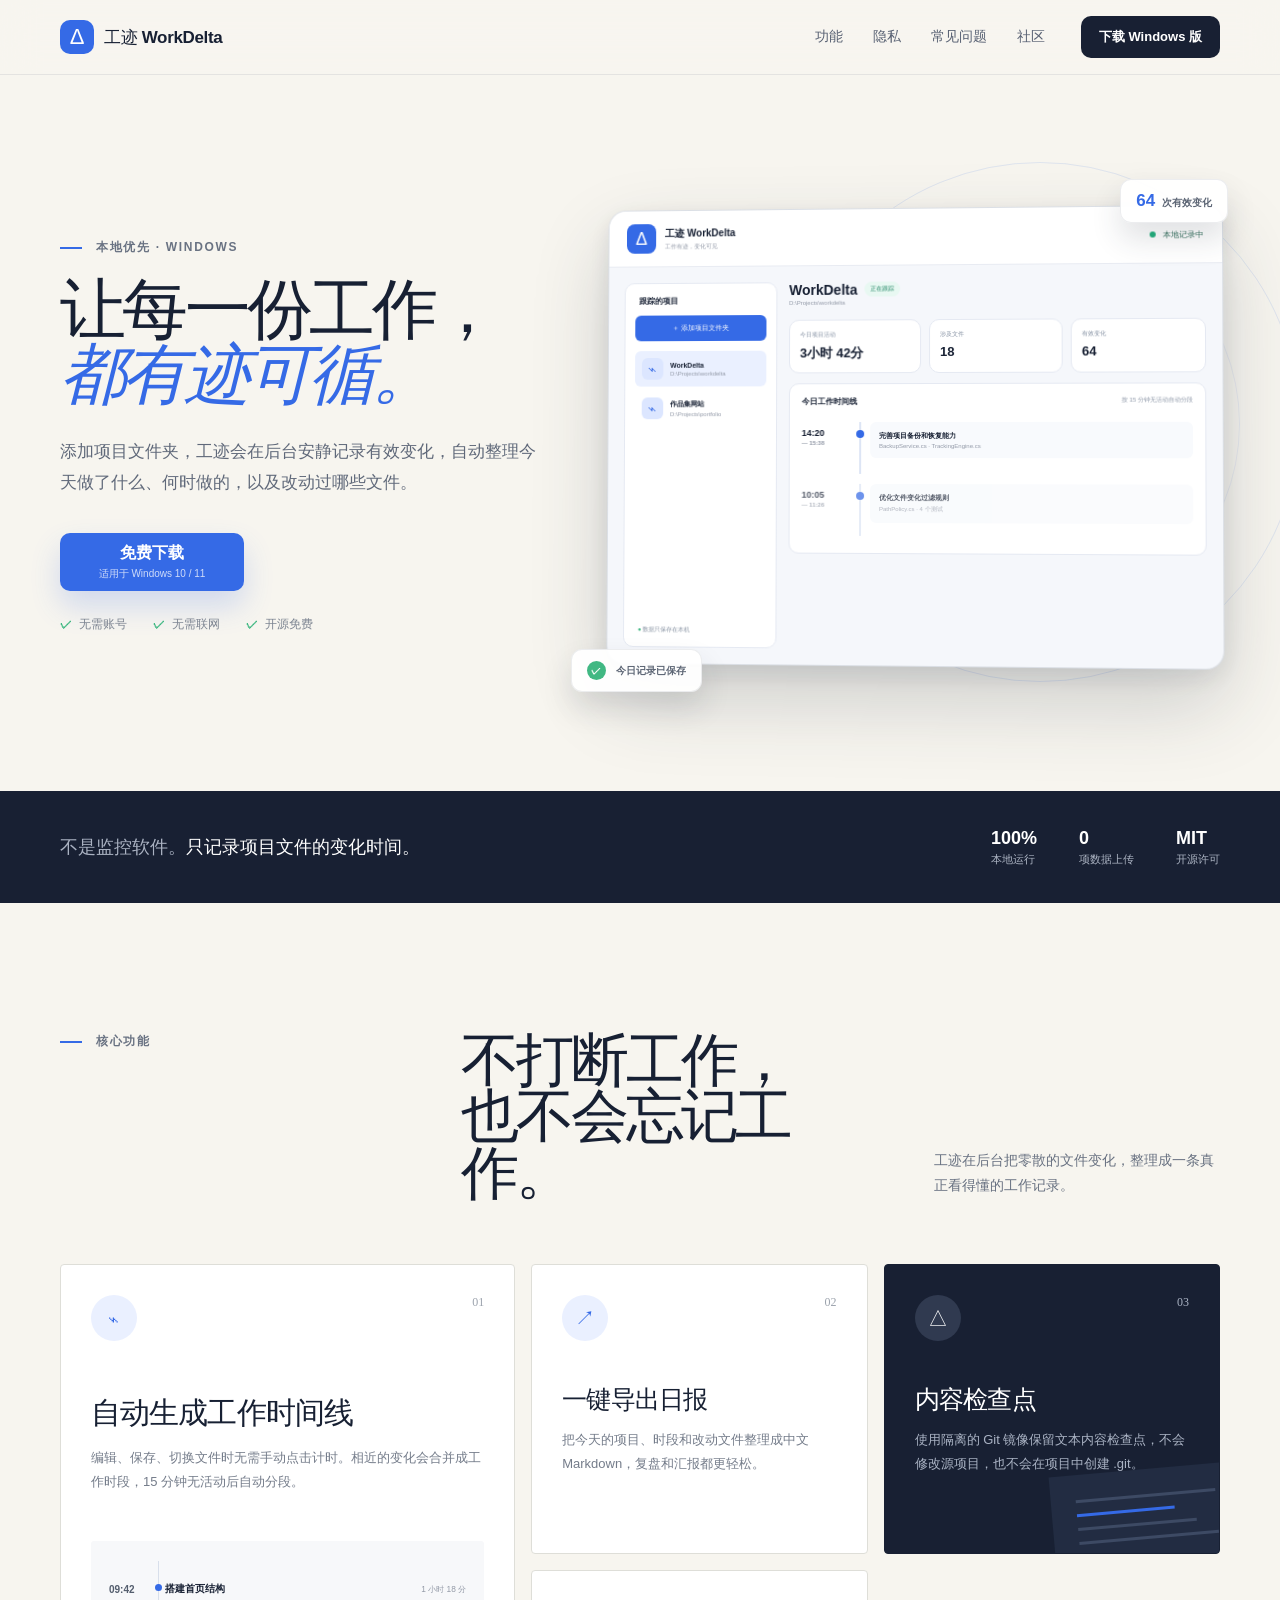
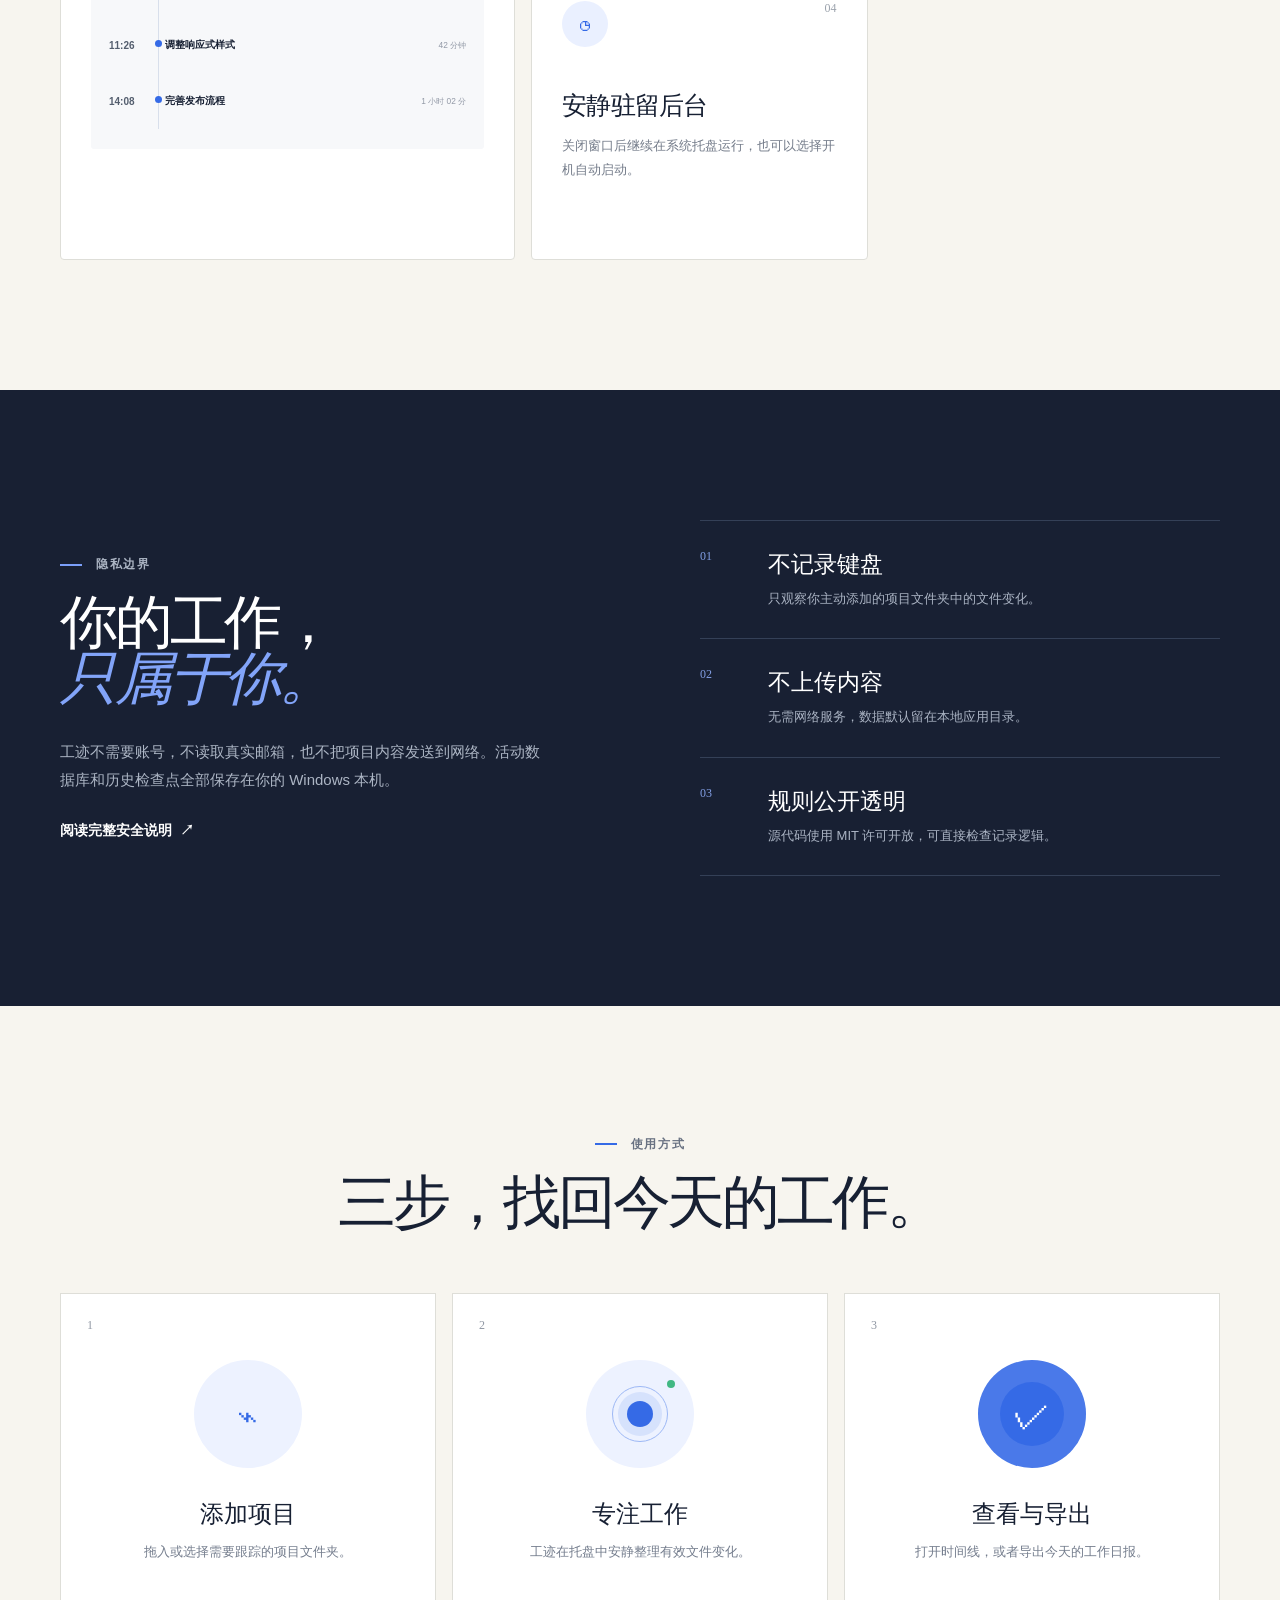
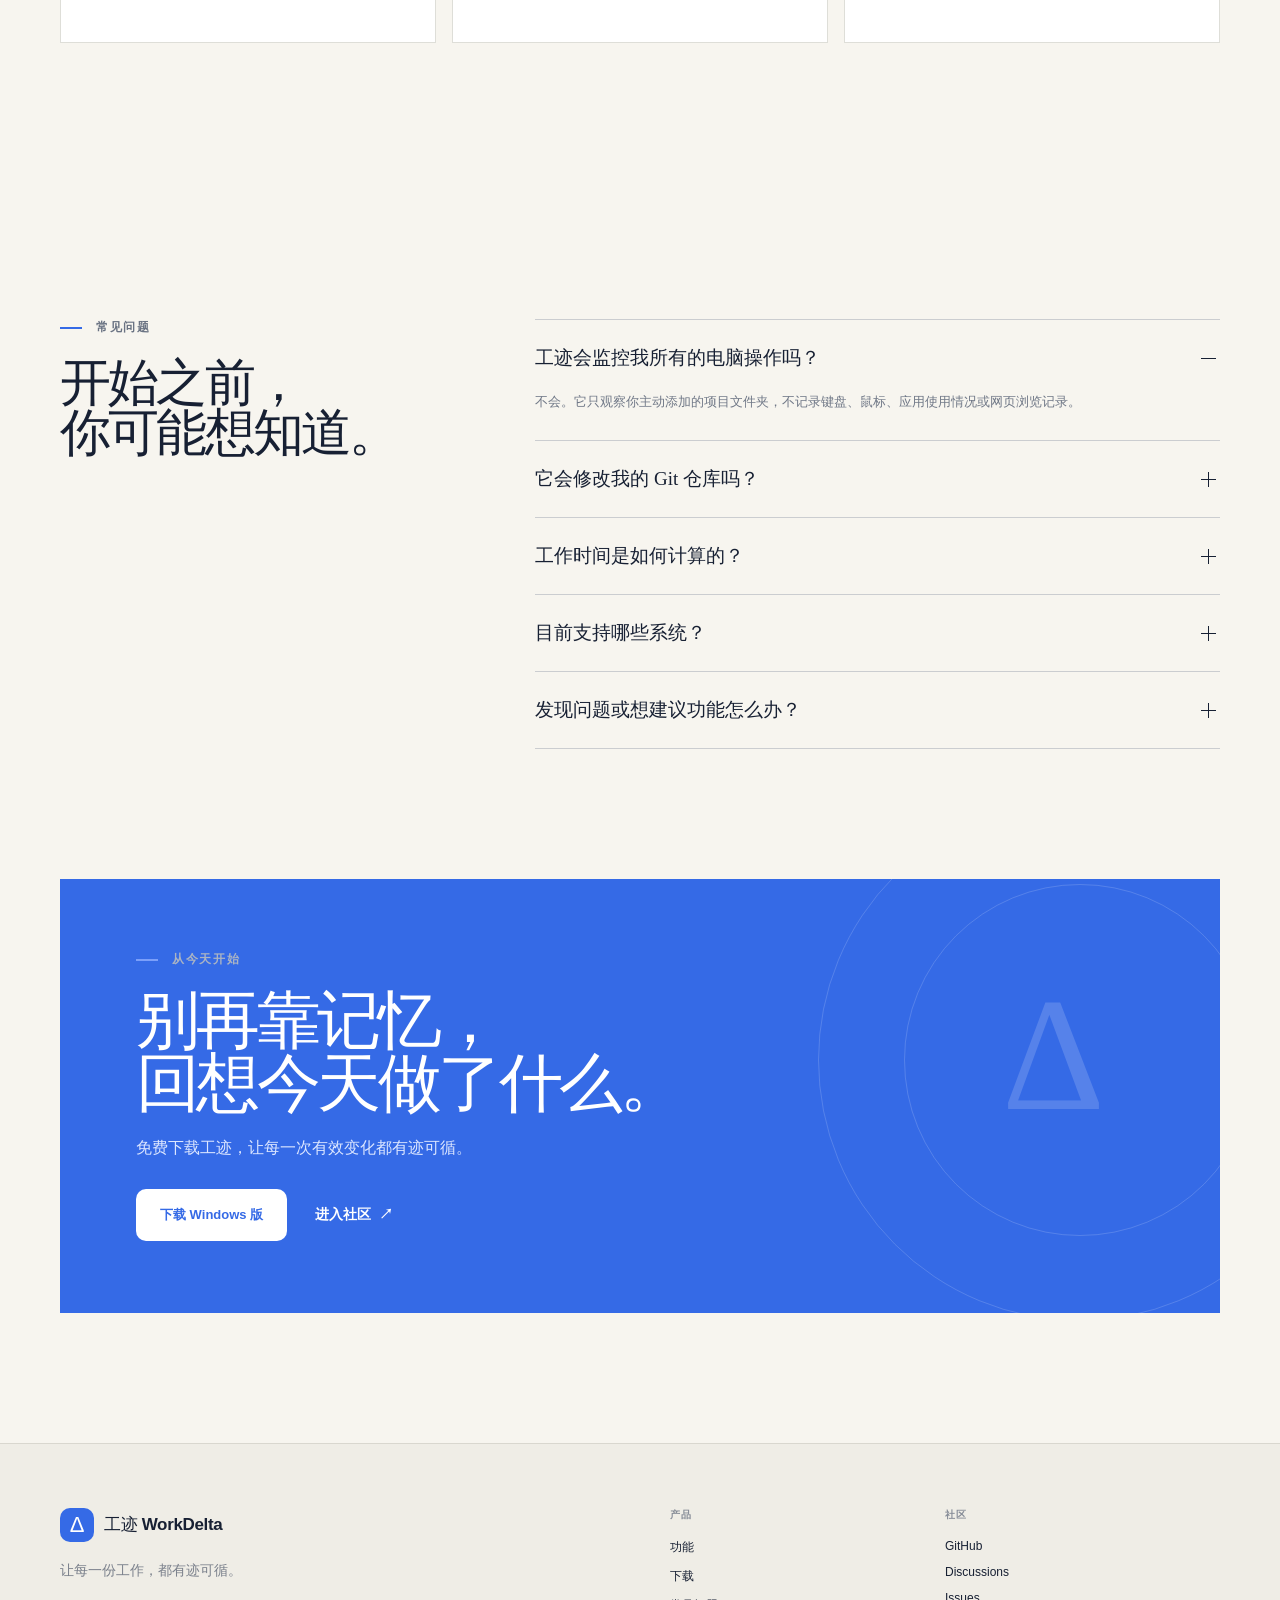
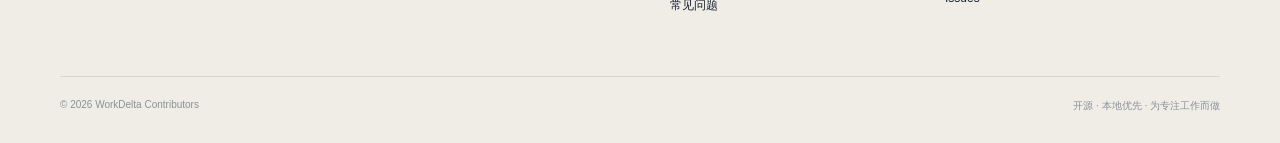
==== commit 99102bdf: "Hide source code link from product website Updated link to hide GitHub source view." ====
--- a/site/index.html
+++ b/site/index.html
@@ -10,7 +10,7 @@
   <meta property="og:type" content="website">
   <title>工迹 WorkDelta｜本地优先的工作记录工具</title>
   <link rel="icon" href="assets/favicon.svg" type="image/svg+xml">
-  <link rel="stylesheet" href="styles.css">
+  <link rel="stylesheet" href="styles.css?v=20261006">
 </head>
 <body>
   <a class="skip-link" href="#main">跳到主要内容</a>
@@ -47,7 +47,7 @@
             <span>免费下载</span>
             <small>适用于 Windows 10 / 11</small>
           </a>
-          <a class="text-link" href="https://github.com/iamyanyahui/workdelta">
+          <a hidden aria-hidden="true" href="#">
             在 GitHub 查看源码 <span aria-hidden="true">↗</span>
           </a>
         </div>
@@ -239,6 +239,6 @@
     <div class="shell footer-bottom"><span>© <span id="year">2026</span> WorkDelta Contributors</span><span>开源 · 本地优先 · 为专注工作而做</span></div>
   </footer>
 
-  <script src="script.js"></script>
+  <script src="script.js?v=20261006"></script>
 </body>
 </html>
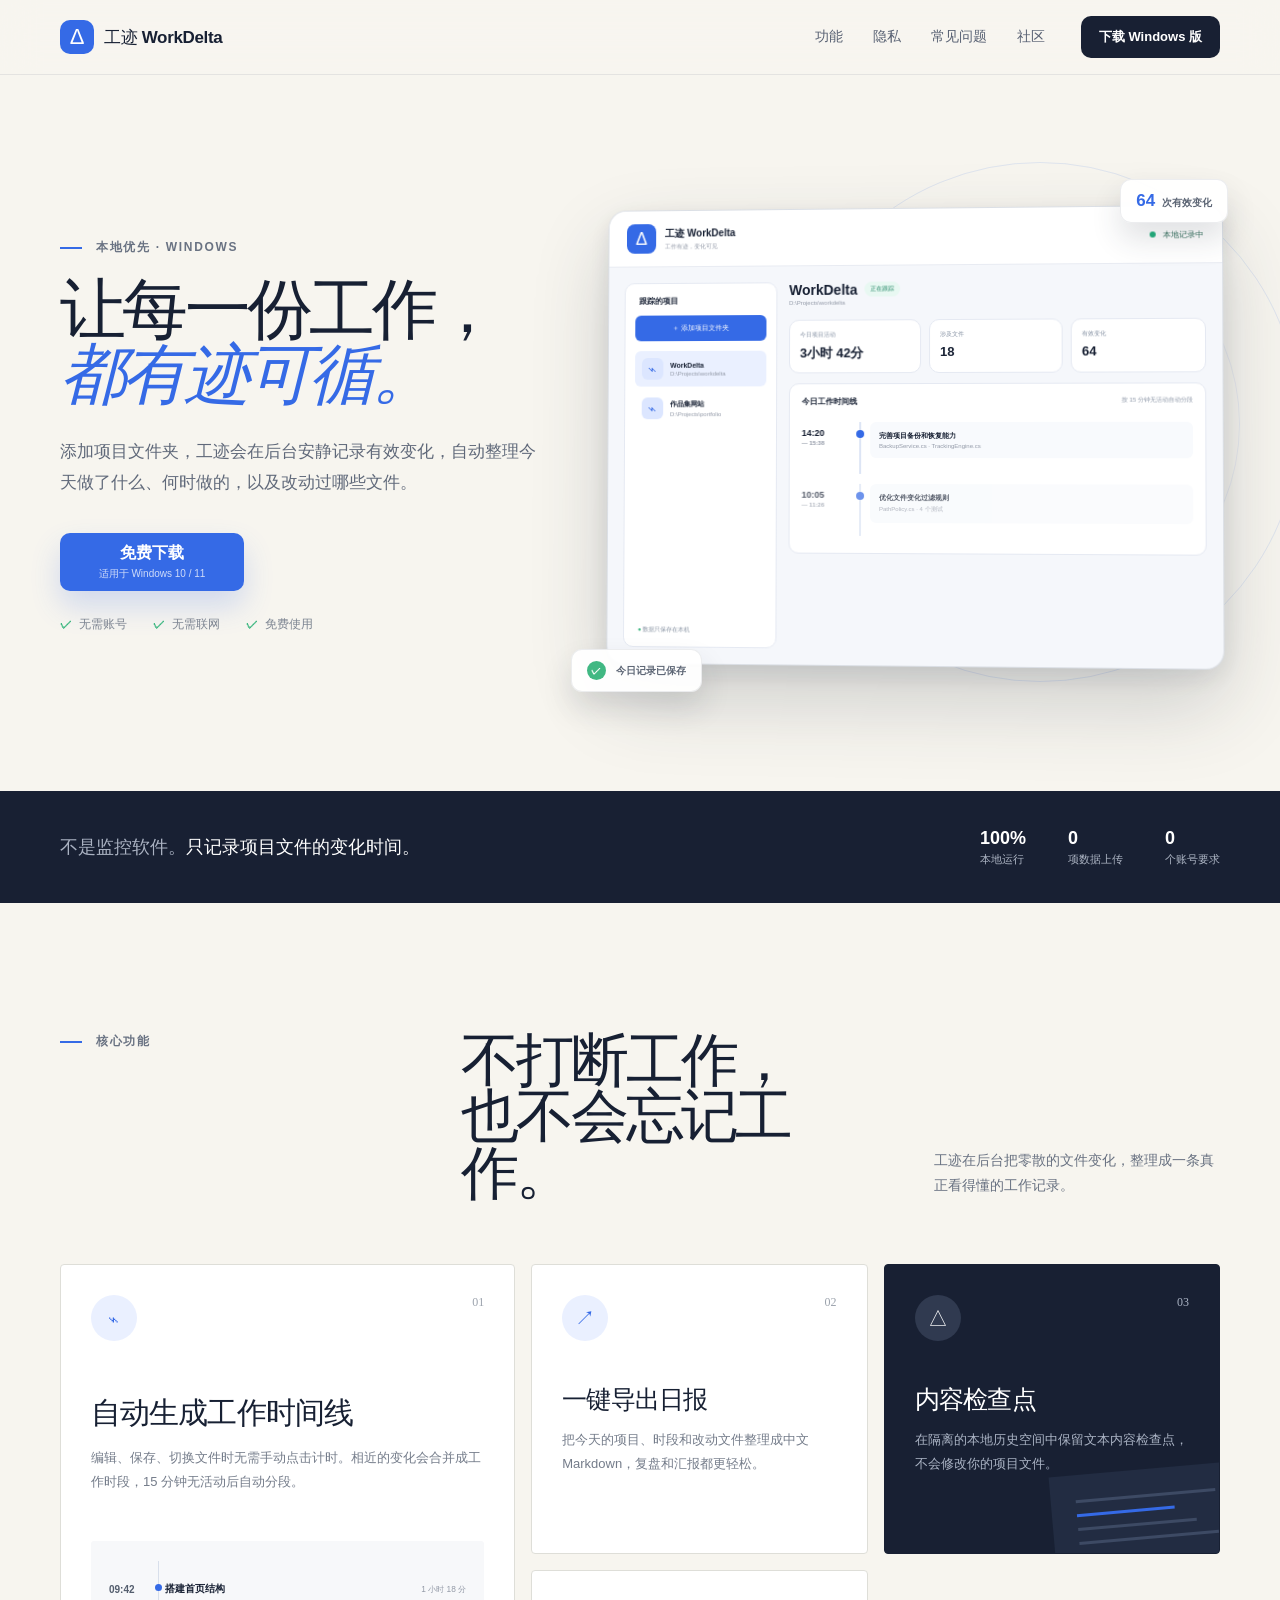
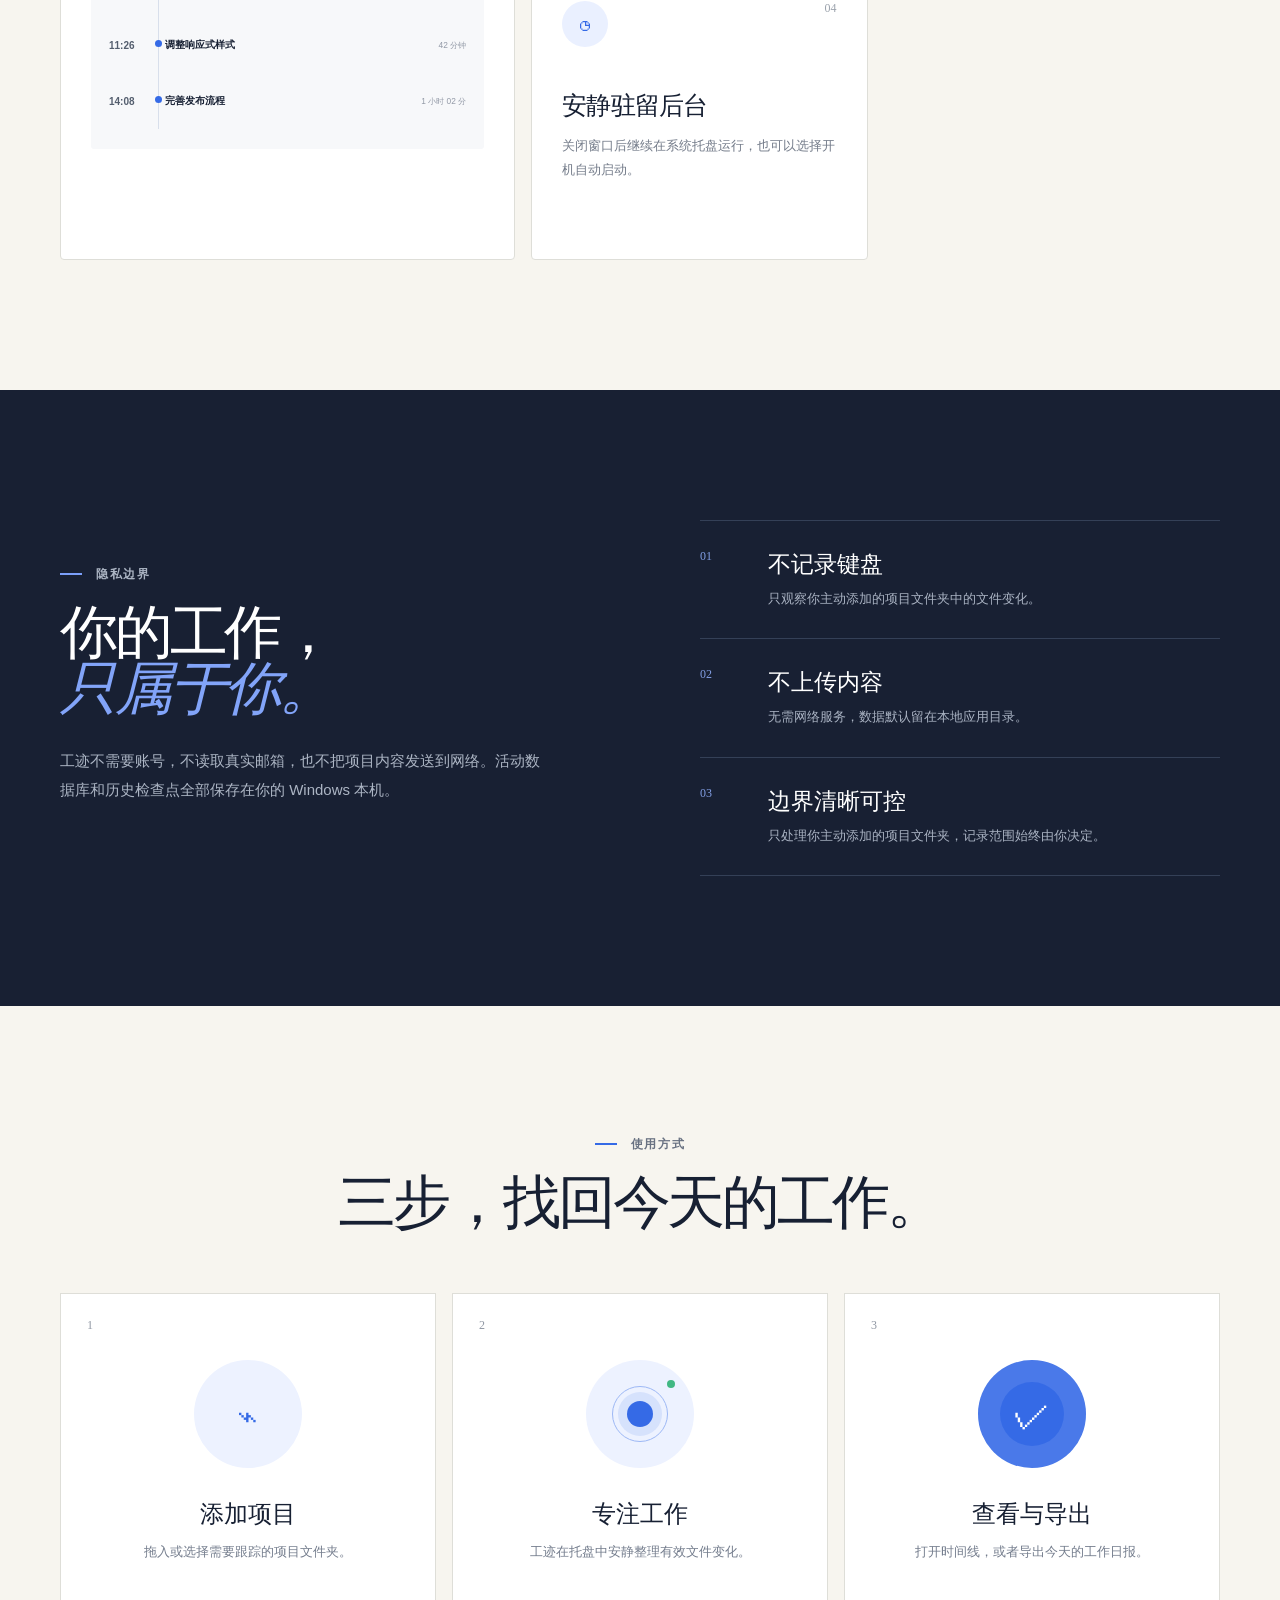
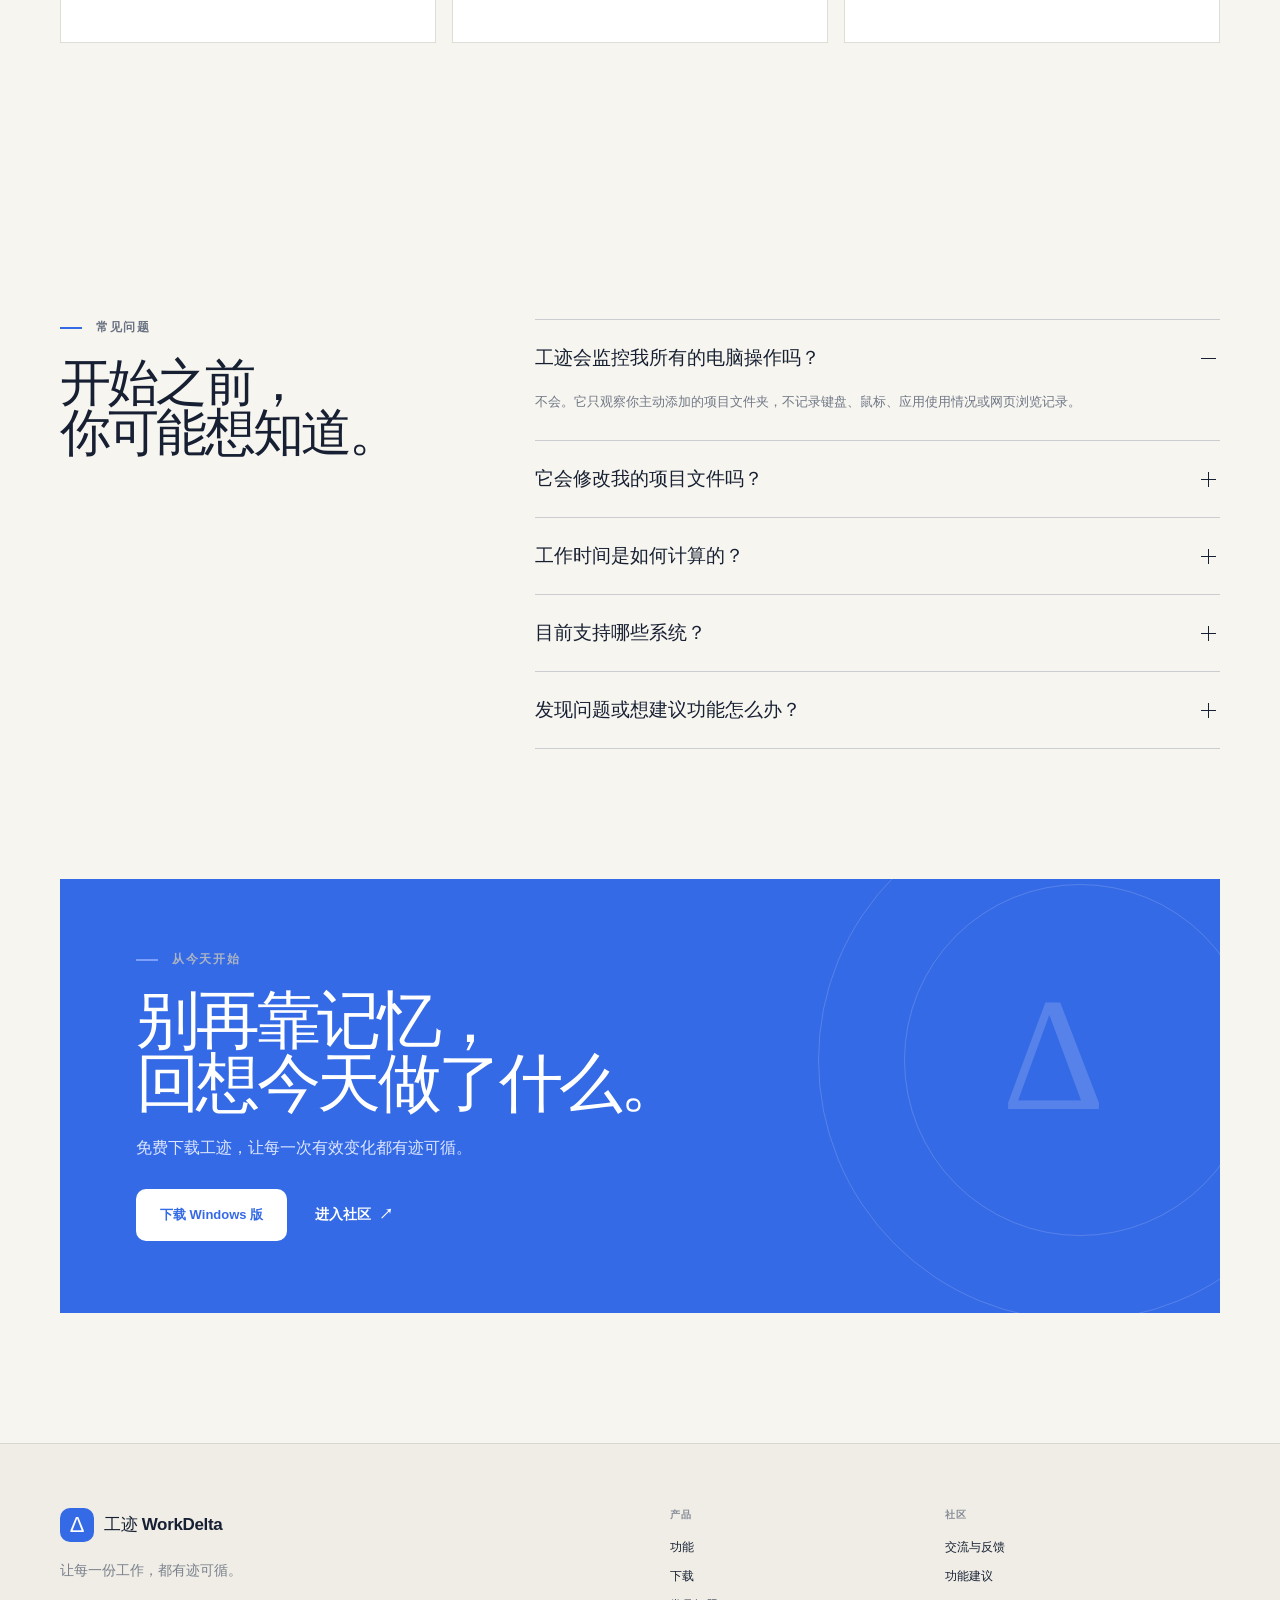
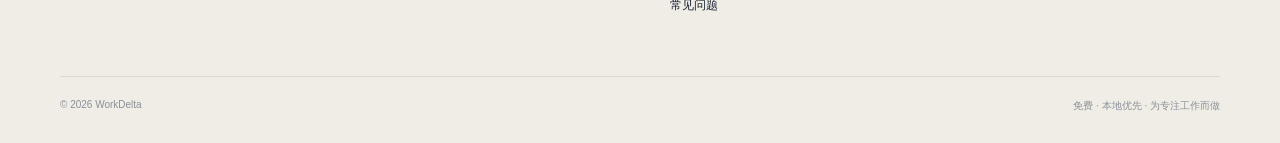
==== commit a4c69876: "refine website for end users Change-Id: I8ba9a5039552087550b902fc7abbe886f68b2767" ====
--- a/site/index.html
+++ b/site/index.html
@@ -25,9 +25,9 @@
         <a href="#features">功能</a>
         <a href="#privacy">隐私</a>
         <a href="#faq">常见问题</a>
-        <a href="https://github.com/iamyanyahui/workdelta/discussions">社区</a>
+        <a href="https://github.com/work-delta/workdelta/discussions">社区</a>
       </nav>
-      <a class="button button-small button-dark" href="https://github.com/iamyanyahui/workdelta/releases/latest">
+      <a class="button button-small button-dark" href="https://github.com/work-delta/workdelta/releases/latest/download/WorkDelta-Setup.exe">
         下载 Windows 版
       </a>
       <button class="menu-button" type="button" aria-label="打开导航" aria-expanded="false">
@@ -43,18 +43,15 @@
         <h1><span>让每一份工作，</span><br><em>都有迹可循。</em></h1>
         <p class="hero-description">添加项目文件夹，工迹会在后台安静记录有效变化，自动整理今天做了什么、何时做的，以及改动过哪些文件。</p>
         <div class="hero-actions">
-          <a class="button button-primary" href="https://github.com/iamyanyahui/workdelta/releases/latest">
+          <a class="button button-primary" href="https://github.com/work-delta/workdelta/releases/latest/download/WorkDelta-Setup.exe">
             <span>免费下载</span>
             <small>适用于 Windows 10 / 11</small>
           </a>
-          <a hidden aria-hidden="true" href="#">
-            在 GitHub 查看源码 <span aria-hidden="true">↗</span>
-          </a>
         </div>
         <ul class="hero-notes" aria-label="产品特点">
           <li>无需账号</li>
           <li>无需联网</li>
-          <li>开源免费</li>
+          <li>免费使用</li>
         </ul>
       </div>
 
@@ -112,7 +109,7 @@
         <div>
           <span><b>100%</b> 本地运行</span>
           <span><b>0</b> 项数据上传</span>
-          <span><b>MIT</b> 开源许可</span>
+          <span><b>0</b> 个账号要求</span>
         </div>
       </div>
     </section>
@@ -145,7 +142,7 @@
           <div class="feature-icon">△</div>
           <span class="feature-index">03</span>
           <h3>内容检查点</h3>
-          <p>使用隔离的 Git 镜像保留文本内容检查点，不会修改源项目，也不会在项目中创建 .git。</p>
+          <p>在隔离的本地历史空间中保留文本内容检查点，不会修改你的项目文件。</p>
           <div class="code-lines" aria-hidden="true"><i></i><i></i><i></i><i></i></div>
         </article>
         <article class="feature-card">
@@ -163,12 +160,11 @@
           <p class="eyebrow light"><span></span> 隐私边界</p>
           <h2>你的工作，<br><em>只属于你。</em></h2>
           <p>工迹不需要账号，不读取真实邮箱，也不把项目内容发送到网络。活动数据库和历史检查点全部保存在你的 Windows 本机。</p>
-          <a class="text-link light-link" href="https://github.com/iamyanyahui/workdelta/blob/main/SECURITY.md">阅读完整安全说明 <span>↗</span></a>
         </div>
         <div class="privacy-list">
           <article><span>01</span><div><h3>不记录键盘</h3><p>只观察你主动添加的项目文件夹中的文件变化。</p></div></article>
           <article><span>02</span><div><h3>不上传内容</h3><p>无需网络服务，数据默认留在本地应用目录。</p></div></article>
-          <article><span>03</span><div><h3>规则公开透明</h3><p>源代码使用 MIT 许可开放，可直接检查记录逻辑。</p></div></article>
+          <article><span>03</span><div><h3>边界清晰可控</h3><p>只处理你主动添加的项目文件夹，记录范围始终由你决定。</p></div></article>
         </div>
       </div>
     </section>
@@ -196,8 +192,8 @@
           <p>不会。它只观察你主动添加的项目文件夹，不记录键盘、鼠标、应用使用情况或网页浏览记录。</p>
         </details>
         <details>
-          <summary>它会修改我的 Git 仓库吗？<i></i></summary>
-          <p>不会。内容检查点保存在独立的本地镜像中，源项目不会被初始化或修改 Git 配置。</p>
+          <summary>它会修改我的项目文件吗？<i></i></summary>
+          <p>不会。内容检查点保存在独立的本地历史空间中，不会改写你原来的项目文件。</p>
         </details>
         <details>
           <summary>工作时间是如何计算的？<i></i></summary>
@@ -209,7 +205,7 @@
         </details>
         <details>
           <summary>发现问题或想建议功能怎么办？<i></i></summary>
-          <p>欢迎前往 GitHub Discussions 交流使用经验和功能想法；明确的程序问题也可以提交 GitHub Issue。</p>
+          <p>欢迎前往社区交流使用经验、反馈问题和提出功能想法。</p>
         </details>
       </div>
     </section>
@@ -221,8 +217,8 @@
         <h2>别再靠记忆，<br>回想今天做了什么。</h2>
         <p>免费下载工迹，让每一次有效变化都有迹可循。</p>
         <div class="cta-actions">
-          <a class="button button-light" href="https://github.com/iamyanyahui/workdelta/releases/latest">下载 Windows 版</a>
-          <a class="text-link light-link" href="https://github.com/iamyanyahui/workdelta/discussions">进入社区 <span>↗</span></a>
+          <a class="button button-light" href="https://github.com/work-delta/workdelta/releases/latest/download/WorkDelta-Setup.exe">下载 Windows 版</a>
+          <a class="text-link light-link" href="https://github.com/work-delta/workdelta/discussions">进入社区 <span>↗</span></a>
         </div>
       </div>
     </section>
@@ -232,11 +228,11 @@
     <div class="shell footer-grid">
       <div><a class="brand" href="#top"><span class="brand-mark">Δ</span><span>工迹 <strong>WorkDelta</strong></span></a><p>让每一份工作，都有迹可循。</p></div>
       <div class="footer-links">
-        <span><b>产品</b><a href="#features">功能</a><a href="https://github.com/iamyanyahui/workdelta/releases">下载</a><a href="#faq">常见问题</a></span>
-        <span><b>社区</b><a href="https://github.com/iamyanyahui/workdelta">GitHub</a><a href="https://github.com/iamyanyahui/workdelta/discussions">Discussions</a><a href="https://github.com/iamyanyahui/workdelta/issues">Issues</a></span>
+        <span><b>产品</b><a href="#features">功能</a><a href="https://github.com/work-delta/workdelta/releases/latest/download/WorkDelta-Setup.exe">下载</a><a href="#faq">常见问题</a></span>
+        <span><b>社区</b><a href="https://github.com/work-delta/workdelta/discussions">交流与反馈</a><a href="https://github.com/work-delta/workdelta/discussions/categories/ideas">功能建议</a></span>
       </div>
     </div>
-    <div class="shell footer-bottom"><span>© <span id="year">2026</span> WorkDelta Contributors</span><span>开源 · 本地优先 · 为专注工作而做</span></div>
+    <div class="shell footer-bottom"><span>© <span id="year">2026</span> WorkDelta</span><span>免费 · 本地优先 · 为专注工作而做</span></div>
   </footer>
 
   <script src="script.js?v=20261006"></script>
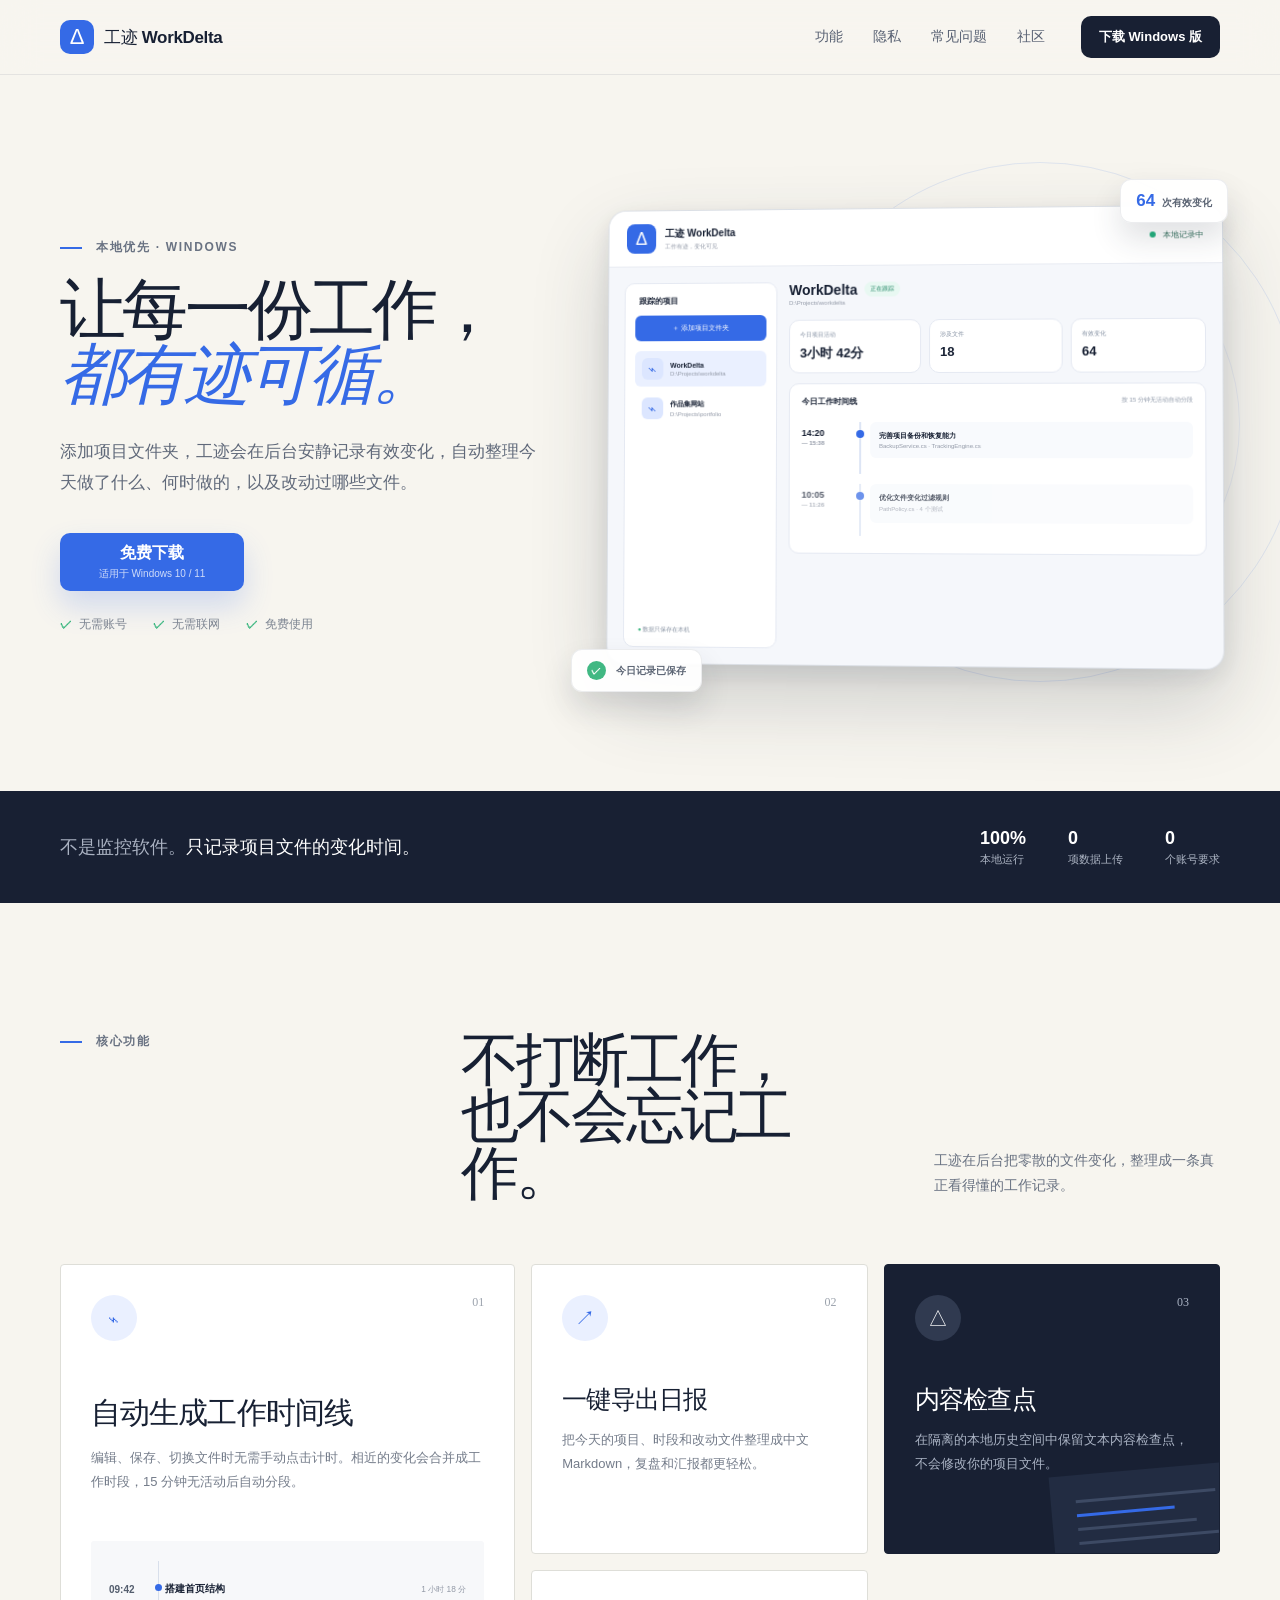
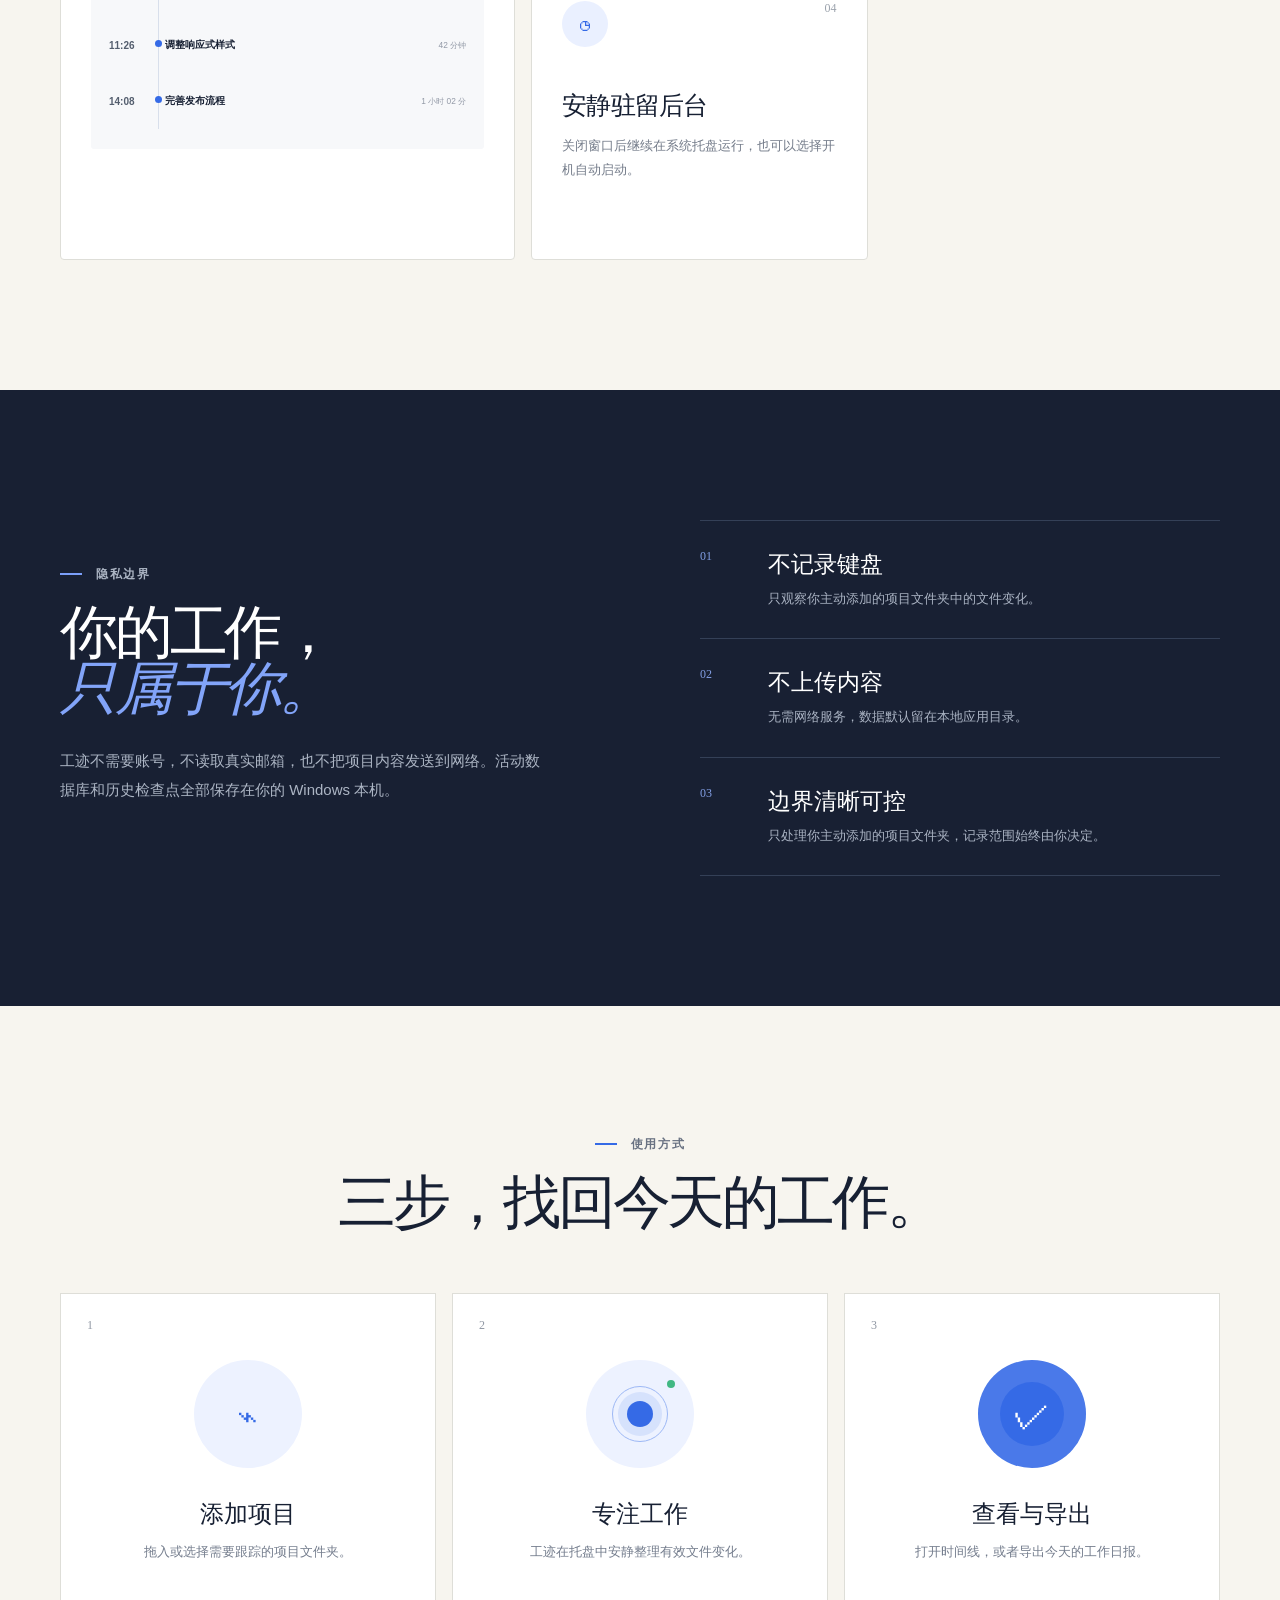
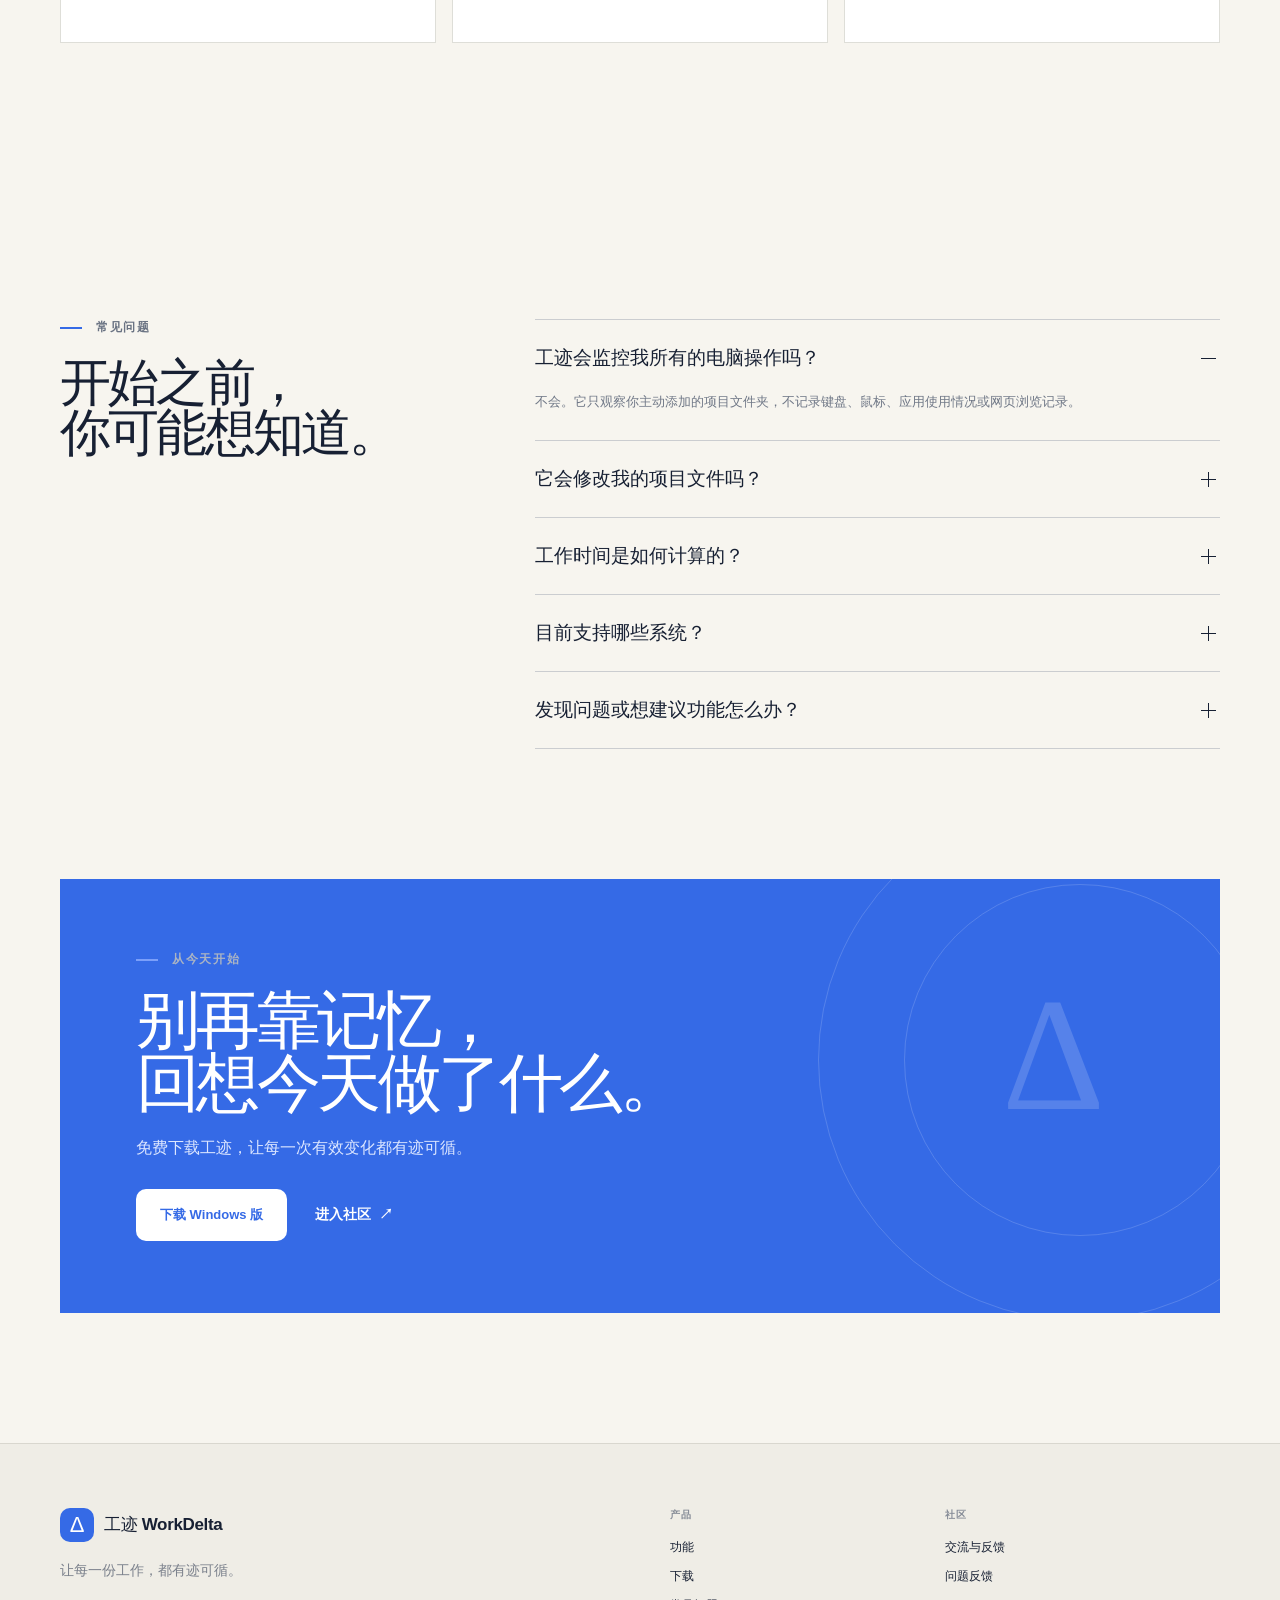
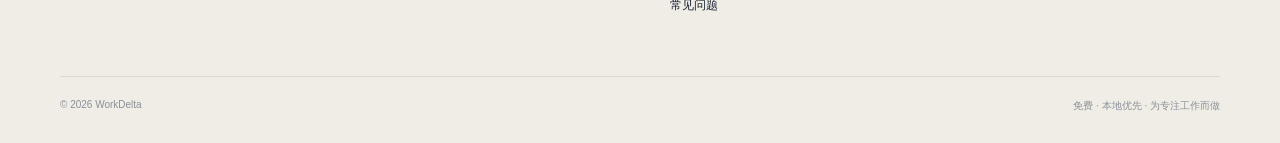
==== commit 7941ff74: "Refine website for end users" ====
--- a/site/index.html
+++ b/site/index.html
@@ -14,6 +14,7 @@
 </head>
 <body>
   <a class="skip-link" href="#main">跳到主要内容</a>
+
 
   <header class="site-header">
     <div class="nav shell">
@@ -36,6 +37,7 @@
     </div>
   </header>
 
+
   <main id="main">
     <section class="hero shell" id="top">
       <div class="hero-copy">
@@ -47,13 +49,14 @@
             <span>免费下载</span>
             <small>适用于 Windows 10 / 11</small>
           </a>
-        </div>
+                  </div>
         <ul class="hero-notes" aria-label="产品特点">
           <li>无需账号</li>
           <li>无需联网</li>
           <li>免费使用</li>
         </ul>
       </div>
+
 
       <div class="product-stage" aria-label="工迹应用界面预览">
         <div class="stage-orbit orbit-one"></div>
@@ -103,6 +106,7 @@
       </div>
     </section>
 
+
     <section class="trust-strip">
       <div class="shell trust-grid">
         <p>不是监控软件。<strong>只记录项目文件的变化时间。</strong></p>
@@ -113,6 +117,7 @@
         </div>
       </div>
     </section>
+
 
     <section class="section shell" id="features">
       <div class="section-heading">
@@ -154,13 +159,14 @@
       </div>
     </section>
 
+
     <section class="privacy-section" id="privacy">
       <div class="shell privacy-grid">
         <div class="privacy-copy">
           <p class="eyebrow light"><span></span> 隐私边界</p>
           <h2>你的工作，<br><em>只属于你。</em></h2>
           <p>工迹不需要账号，不读取真实邮箱，也不把项目内容发送到网络。活动数据库和历史检查点全部保存在你的 Windows 本机。</p>
-        </div>
+                  </div>
         <div class="privacy-list">
           <article><span>01</span><div><h3>不记录键盘</h3><p>只观察你主动添加的项目文件夹中的文件变化。</p></div></article>
           <article><span>02</span><div><h3>不上传内容</h3><p>无需网络服务，数据默认留在本地应用目录。</p></div></article>
@@ -168,6 +174,7 @@
         </div>
       </div>
     </section>
+
 
     <section class="section shell workflow-section">
       <div class="section-heading centered">
@@ -181,6 +188,7 @@
       </ol>
     </section>
 
+
     <section class="section faq-section shell" id="faq">
       <div class="section-heading">
         <p class="eyebrow"><span></span> 常见问题</p>
@@ -209,6 +217,7 @@
         </details>
       </div>
     </section>
+
 
     <section class="cta-section shell">
       <div class="cta-panel">
@@ -224,17 +233,19 @@
     </section>
   </main>
 
+
   <footer class="footer">
     <div class="shell footer-grid">
       <div><a class="brand" href="#top"><span class="brand-mark">Δ</span><span>工迹 <strong>WorkDelta</strong></span></a><p>让每一份工作，都有迹可循。</p></div>
       <div class="footer-links">
-        <span><b>产品</b><a href="#features">功能</a><a href="https://github.com/work-delta/workdelta/releases/latest/download/WorkDelta-Setup.exe">下载</a><a href="#faq">常见问题</a></span>
-        <span><b>社区</b><a href="https://github.com/work-delta/workdelta/discussions">交流与反馈</a><a href="https://github.com/work-delta/workdelta/discussions/categories/ideas">功能建议</a></span>
+        <span><b>产品</b><a href="#features">功能</a><a href="https://github.com/work-delta/workdelta/releases">下载</a><a href="#faq">常见问题</a></span>
+        <span><b>社区</b><a href="https://github.com/work-delta/workdelta/discussions">交流与反馈</a><a href="https://github.com/work-delta/workdelta/issues">问题反馈</a></span>
       </div>
     </div>
     <div class="shell footer-bottom"><span>© <span id="year">2026</span> WorkDelta</span><span>免费 · 本地优先 · 为专注工作而做</span></div>
   </footer>
 
+
   <script src="script.js?v=20261006"></script>
 </body>
 </html>
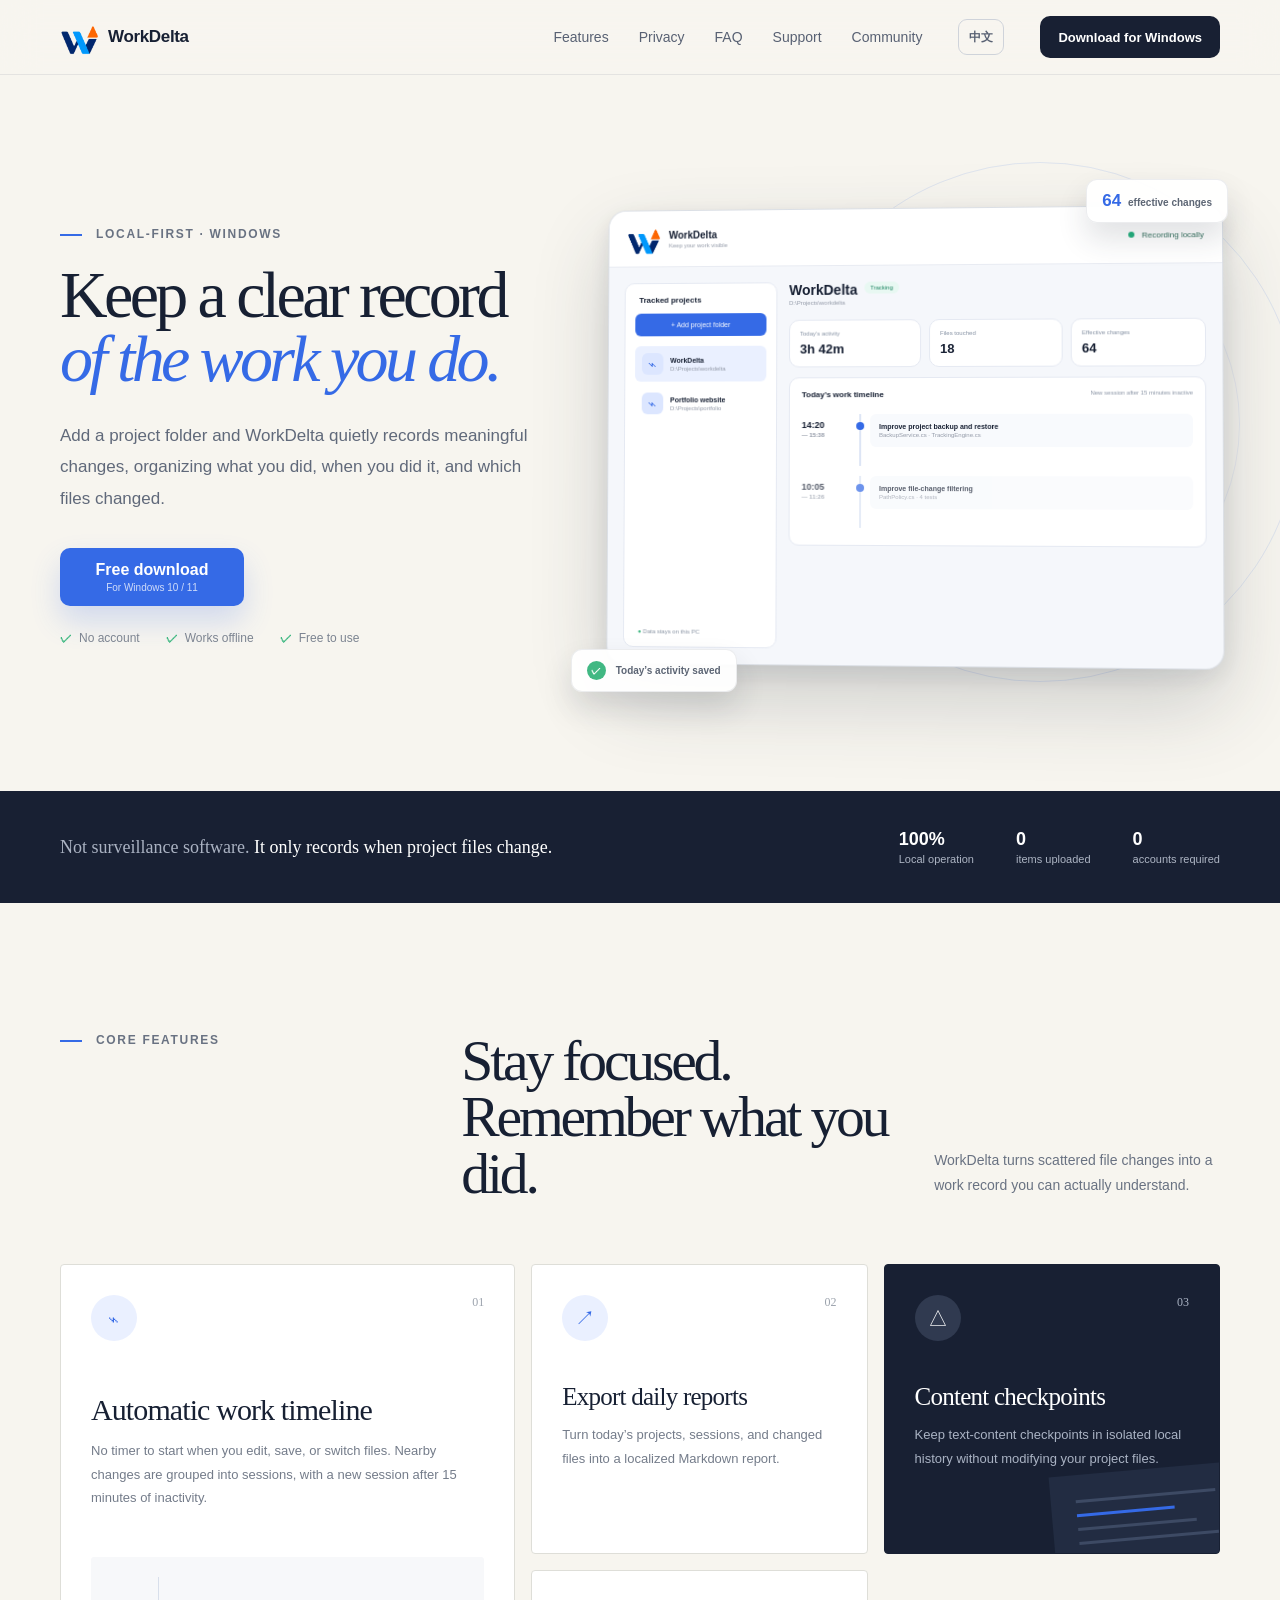
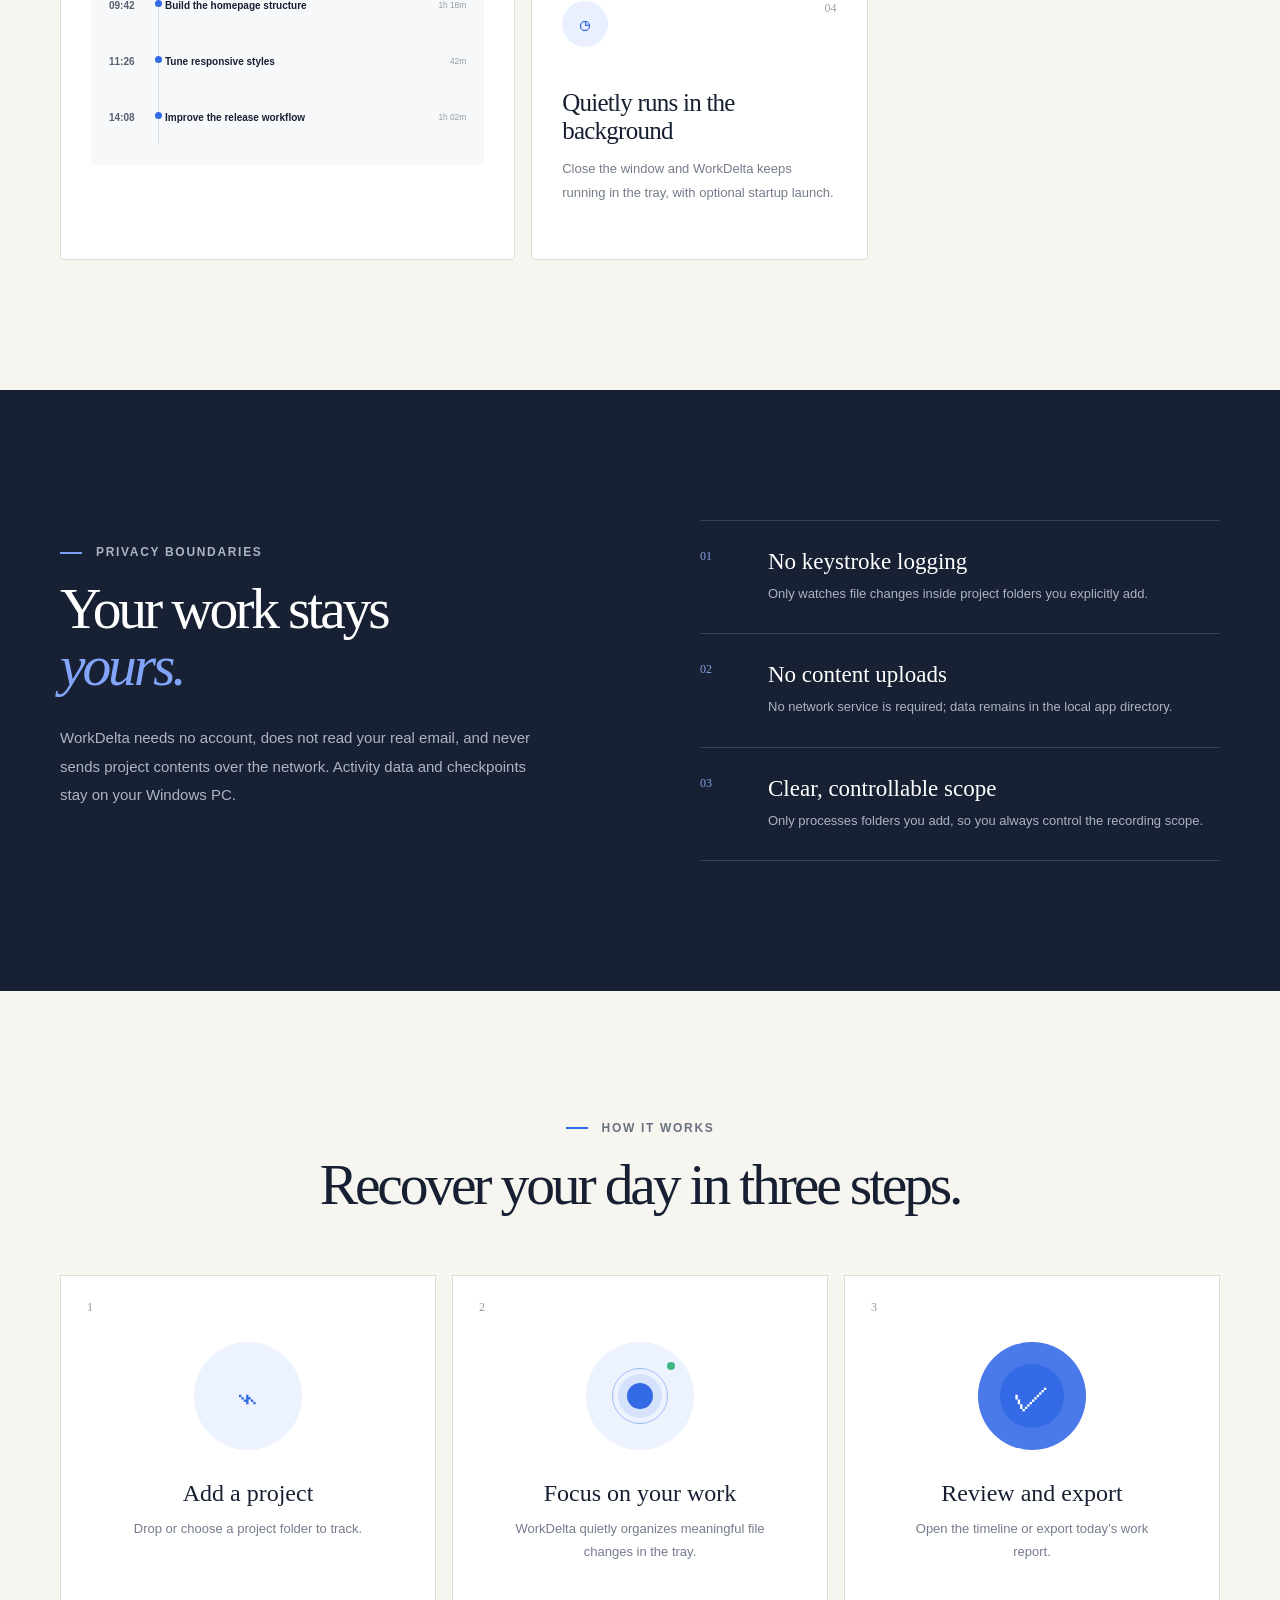
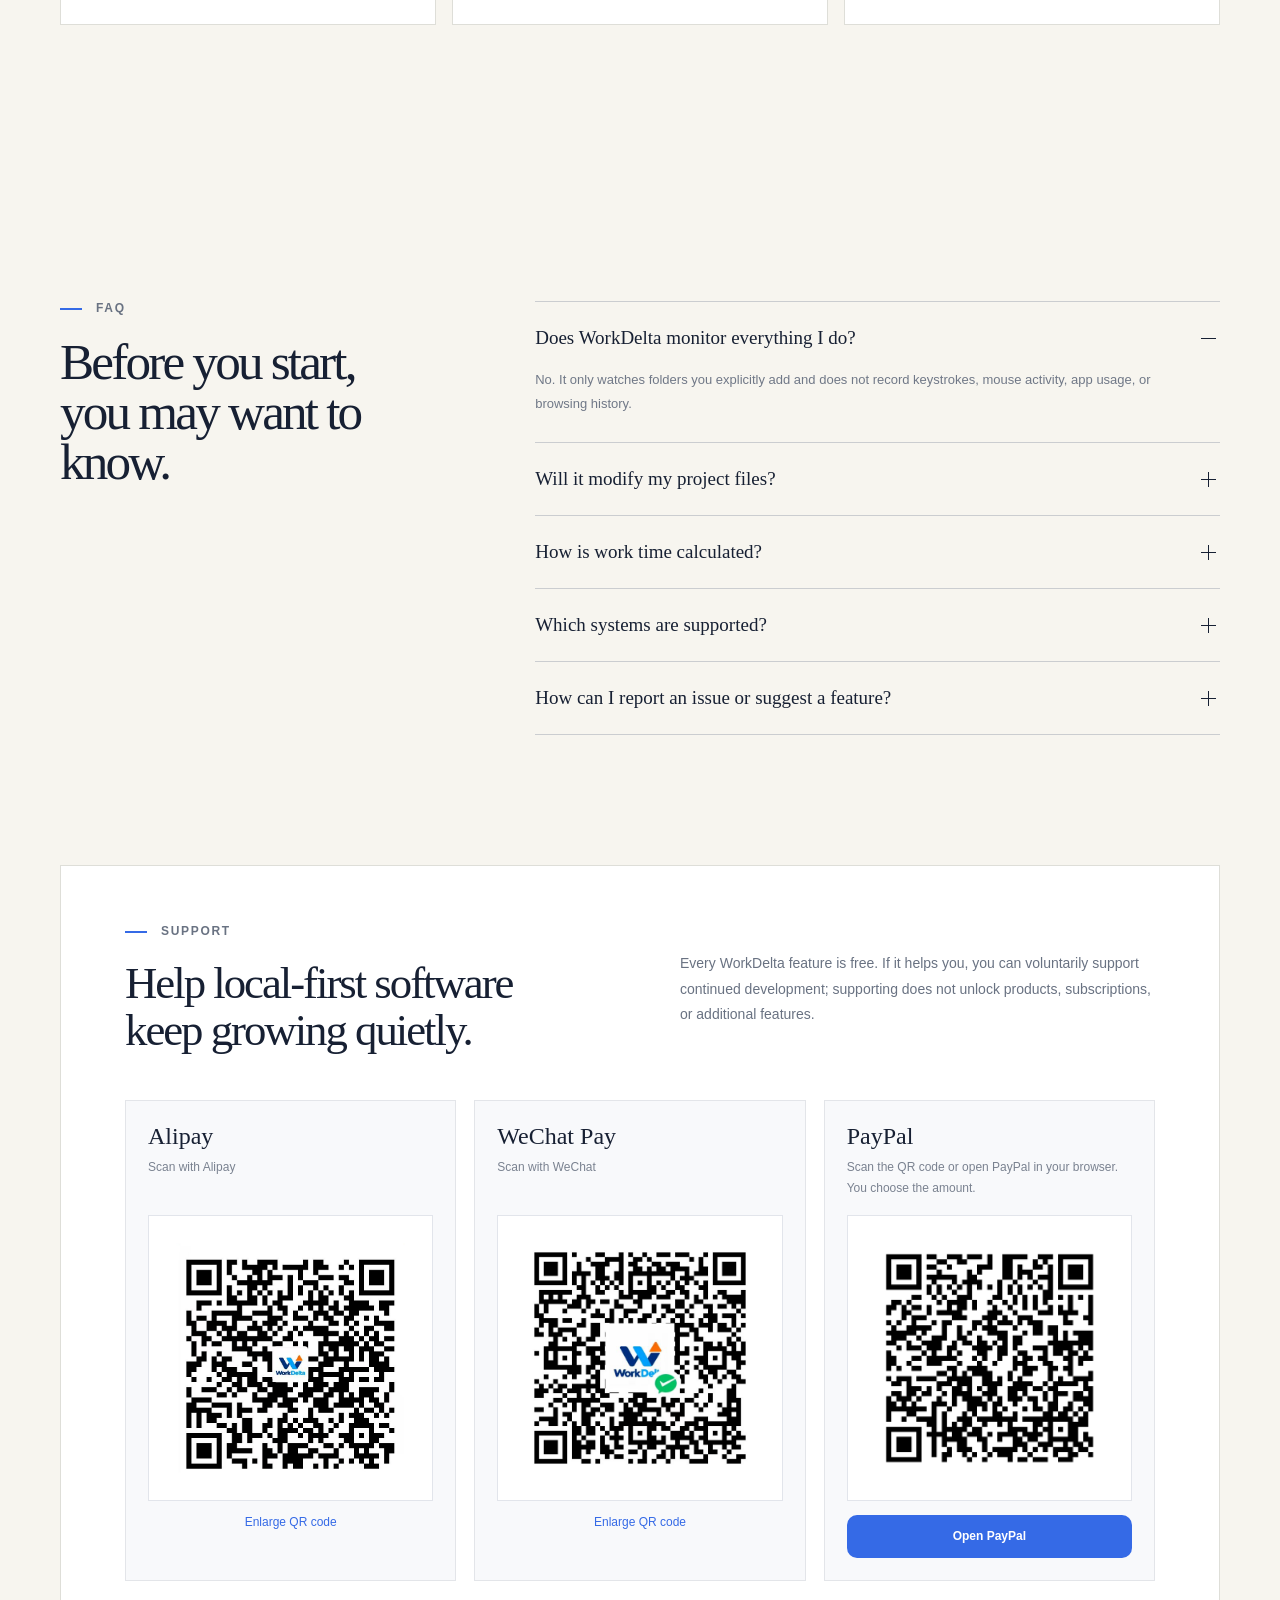
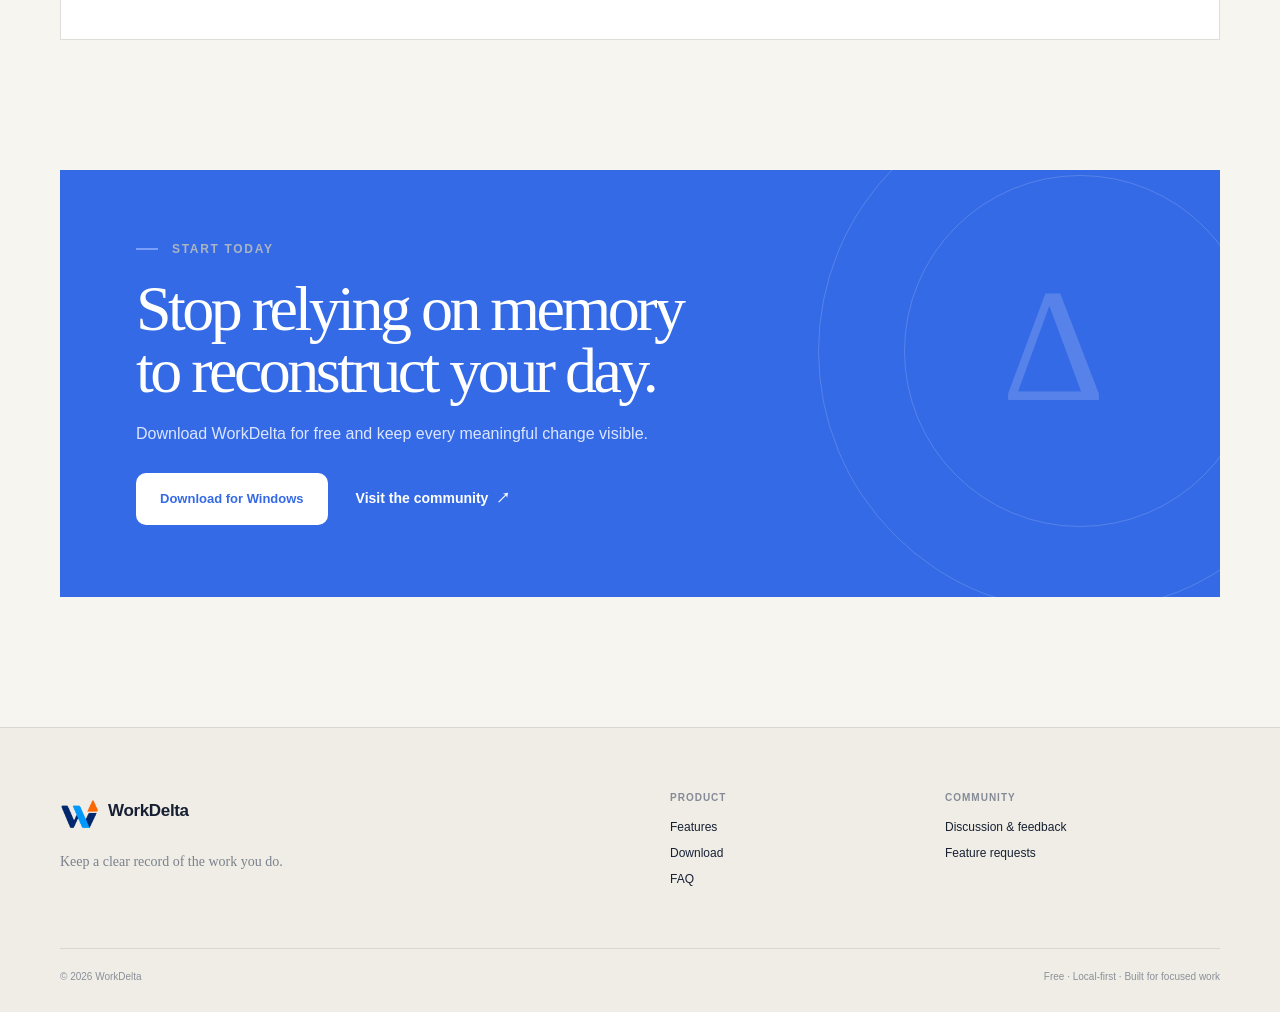
==== commit be2ea812: "feat: localize WorkDelta and add support experience Change-Id: Ic015bf35b080060f06cf8d465aa07997d43c" ====
--- a/site/index.html
+++ b/site/index.html
@@ -8,26 +8,32 @@
   <meta property="og:title" content="工迹 WorkDelta｜让每一份工作，都有迹可循">
   <meta property="og:description" content="安静记录项目变化，自动整理工作时间线。完全本地运行，无需账号和网络。">
   <meta property="og:type" content="website">
+  <meta property="og:url" content="https://work-delta.github.io/workdelta/">
+  <meta property="og:image" content="https://work-delta.github.io/workdelta/assets/workdelta-logo.png">
+  <meta name="twitter:card" content="summary">
+  <meta name="twitter:image" content="https://work-delta.github.io/workdelta/assets/workdelta-logo.png">
   <title>工迹 WorkDelta｜本地优先的工作记录工具</title>
-  <link rel="icon" href="assets/favicon.svg" type="image/svg+xml">
-  <link rel="stylesheet" href="styles.css?v=20261006">
+  <link rel="icon" href="assets/workdelta-icon.png?v=20261007" type="image/png">
+  <link rel="apple-touch-icon" href="assets/workdelta-icon.png">
+  <link rel="stylesheet" href="styles.css?v=20261007-1">
 </head>
 <body>
   <a class="skip-link" href="#main">跳到主要内容</a>
 
-
   <header class="site-header">
     <div class="nav shell">
       <a class="brand" href="#top" aria-label="工迹 WorkDelta 首页">
-        <span class="brand-mark" aria-hidden="true">Δ</span>
+        <span class="brand-mark" aria-hidden="true"><img src="assets/workdelta-icon.png" alt=""></span>
         <span>工迹 <strong>WorkDelta</strong></span>
       </a>
       <nav class="nav-links" aria-label="主导航">
         <a href="#features">功能</a>
         <a href="#privacy">隐私</a>
         <a href="#faq">常见问题</a>
+        <a href="#support">支持作者</a>
         <a href="https://github.com/work-delta/workdelta/discussions">社区</a>
       </nav>
+      <button class="language-button" type="button" aria-label="切换语言">EN</button>
       <a class="button button-small button-dark" href="https://github.com/work-delta/workdelta/releases/latest/download/WorkDelta-Setup.exe">
         下载 Windows 版
       </a>
@@ -36,7 +42,6 @@
       </button>
     </div>
   </header>
-
 
   <main id="main">
     <section class="hero shell" id="top">
@@ -49,14 +54,13 @@
             <span>免费下载</span>
             <small>适用于 Windows 10 / 11</small>
           </a>
-                  </div>
+        </div>
         <ul class="hero-notes" aria-label="产品特点">
           <li>无需账号</li>
           <li>无需联网</li>
           <li>免费使用</li>
         </ul>
       </div>
-
 
       <div class="product-stage" aria-label="工迹应用界面预览">
         <div class="stage-orbit orbit-one"></div>
@@ -64,7 +68,7 @@
         <div class="app-window">
           <div class="app-topbar">
             <div class="app-brand">
-              <span class="app-logo">Δ</span>
+              <span class="app-logo"><img src="assets/workdelta-icon.png" alt=""></span>
               <span><b>工迹 WorkDelta</b><small>工作有迹，变化可见</small></span>
             </div>
             <span class="recording"><i></i> 本地记录中</span>
@@ -106,7 +110,6 @@
       </div>
     </section>
 
-
     <section class="trust-strip">
       <div class="shell trust-grid">
         <p>不是监控软件。<strong>只记录项目文件的变化时间。</strong></p>
@@ -117,7 +120,6 @@
         </div>
       </div>
     </section>
-
 
     <section class="section shell" id="features">
       <div class="section-heading">
@@ -159,14 +161,13 @@
       </div>
     </section>
 
-
     <section class="privacy-section" id="privacy">
       <div class="shell privacy-grid">
         <div class="privacy-copy">
           <p class="eyebrow light"><span></span> 隐私边界</p>
           <h2>你的工作，<br><em>只属于你。</em></h2>
           <p>工迹不需要账号，不读取真实邮箱，也不把项目内容发送到网络。活动数据库和历史检查点全部保存在你的 Windows 本机。</p>
-                  </div>
+        </div>
         <div class="privacy-list">
           <article><span>01</span><div><h3>不记录键盘</h3><p>只观察你主动添加的项目文件夹中的文件变化。</p></div></article>
           <article><span>02</span><div><h3>不上传内容</h3><p>无需网络服务，数据默认留在本地应用目录。</p></div></article>
@@ -174,7 +175,6 @@
         </div>
       </div>
     </section>
-
 
     <section class="section shell workflow-section">
       <div class="section-heading centered">
@@ -188,7 +188,6 @@
       </ol>
     </section>
 
-
     <section class="section faq-section shell" id="faq">
       <div class="section-heading">
         <p class="eyebrow"><span></span> 常见问题</p>
@@ -218,6 +217,45 @@
       </div>
     </section>
 
+    <section class="support-section" id="support">
+      <div class="shell support-panel">
+        <div class="support-intro">
+          <div>
+            <p class="eyebrow"><span></span> 支持作者</p>
+            <h2>让本地优先的软件，<br>继续安静地成长。</h2>
+          </div>
+          <div class="support-copy">
+            <p>WorkDelta 的全部功能均可免费使用。如果它对你有帮助，可以自愿支持后续开发；支持不会解锁商品、订阅或额外功能。</p>
+          </div>
+        </div>
+        <div class="payment-grid">
+          <article class="payment-card">
+            <h3>支付宝</h3>
+            <p>使用支付宝扫码支持</p>
+            <a class="payment-qr-frame" href="assets/support/alipay-qr.png" target="_blank" rel="noopener noreferrer" aria-label="放大支付宝收款二维码">
+              <img src="assets/support/alipay-qr.png" alt="支付宝收款二维码" loading="lazy">
+            </a>
+            <a class="payment-secondary-link" href="assets/support/alipay-qr.png" target="_blank" rel="noopener noreferrer">放大二维码</a>
+          </article>
+          <article class="payment-card">
+            <h3>微信支付</h3>
+            <p>使用微信扫码支持</p>
+            <a class="payment-qr-frame" href="assets/support/wechat-pay-qr.png" target="_blank" rel="noopener noreferrer" aria-label="放大微信收款二维码">
+              <img src="assets/support/wechat-pay-qr.png" alt="微信收款二维码" loading="lazy">
+            </a>
+            <a class="payment-secondary-link" href="assets/support/wechat-pay-qr.png" target="_blank" rel="noopener noreferrer">放大二维码</a>
+          </article>
+          <article class="payment-card payment-card-paypal">
+            <h3>PayPal</h3>
+            <p>扫码或在浏览器中打开，支持金额由你填写。</p>
+            <a class="payment-qr-frame" href="https://www.paypal.com/ncp/payment/SC8FJDJTVTBD2" target="_blank" rel="noopener noreferrer" aria-label="打开 PayPal 支持页面">
+              <img src="assets/support/paypal-qr.png" alt="PayPal 付款二维码" loading="lazy">
+            </a>
+            <a class="button payment-paypal-button" href="https://www.paypal.com/ncp/payment/SC8FJDJTVTBD2" target="_blank" rel="noopener noreferrer">打开 PayPal</a>
+          </article>
+        </div>
+      </div>
+    </section>
 
     <section class="cta-section shell">
       <div class="cta-panel">
@@ -233,19 +271,17 @@
     </section>
   </main>
 
-
   <footer class="footer">
     <div class="shell footer-grid">
-      <div><a class="brand" href="#top"><span class="brand-mark">Δ</span><span>工迹 <strong>WorkDelta</strong></span></a><p>让每一份工作，都有迹可循。</p></div>
+      <div><a class="brand" href="#top"><span class="brand-mark"><img src="assets/workdelta-icon.png" alt=""></span><span>工迹 <strong>WorkDelta</strong></span></a><p>让每一份工作，都有迹可循。</p></div>
       <div class="footer-links">
-        <span><b>产品</b><a href="#features">功能</a><a href="https://github.com/work-delta/workdelta/releases">下载</a><a href="#faq">常见问题</a></span>
-        <span><b>社区</b><a href="https://github.com/work-delta/workdelta/discussions">交流与反馈</a><a href="https://github.com/work-delta/workdelta/issues">问题反馈</a></span>
+        <span><b>产品</b><a href="#features">功能</a><a href="https://github.com/work-delta/workdelta/releases/latest/download/WorkDelta-Setup.exe">下载</a><a href="#faq">常见问题</a></span>
+        <span><b>社区</b><a href="https://github.com/work-delta/workdelta/discussions">交流与反馈</a><a href="https://github.com/work-delta/workdelta/discussions/categories/ideas">功能建议</a></span>
       </div>
     </div>
     <div class="shell footer-bottom"><span>© <span id="year">2026</span> WorkDelta</span><span>免费 · 本地优先 · 为专注工作而做</span></div>
   </footer>
 
-
-  <script src="script.js?v=20261006"></script>
+  <script src="script.js?v=20261007-1"></script>
 </body>
 </html>
--- a/site/styles.css
+++ b/site/styles.css
@@ -25,10 +25,13 @@
 .nav { height: 74px; display: flex; align-items: center; gap: 36px; }
 .brand { display: inline-flex; align-items: center; gap: 10px; font-size: 17px; letter-spacing: -.02em; }
 .brand strong { font-weight: 700; }
-.brand-mark { display: grid; place-items: center; width: 34px; height: 34px; color: white; background: var(--blue); border-radius: 10px; font-size: 22px; line-height: 1; }
+.brand-mark { display: grid; place-items: center; width: 38px; height: 38px; flex: none; }
+.brand-mark img { display: block; width: 100%; height: 100%; object-fit: contain; }
 .nav-links { display: flex; gap: 30px; margin-left: auto; color: #586173; font-size: 14px; }
 .nav-links a, .text-link { transition: color .2s ease; }
 .nav-links a:hover, .text-link:hover { color: var(--blue); }
+.language-button { min-width: 42px; height: 36px; padding: 0 10px; color: #586173; background: transparent; border: 1px solid #cfd3da; border-radius: 9px; cursor: pointer; font-size: 12px; font-weight: 800; }
+.language-button:hover { color: var(--blue); border-color: var(--blue); }
 .button { display: inline-flex; align-items: center; justify-content: center; border-radius: 10px; font-weight: 700; transition: transform .2s ease, background .2s ease, box-shadow .2s ease; }
 .button:hover { transform: translateY(-2px); }
 .button-small { min-height: 42px; padding: 0 18px; font-size: 13px; }
@@ -58,7 +61,8 @@
 .app-window { position: relative; z-index: 2; width: 680px; max-width: 100%; overflow: hidden; background: #f5f7fb; border: 1px solid rgba(36,48,70,.12); border-radius: 18px; box-shadow: 0 34px 80px rgba(41,49,67,.2), 0 8px 24px rgba(41,49,67,.1); transform: rotateY(-3deg) rotateX(1deg); }
 .app-topbar { height: 57px; padding: 0 18px; display: flex; justify-content: space-between; align-items: center; background: white; border-bottom: 1px solid #e8ebf2; }
 .app-brand { display: flex; align-items: center; gap: 9px; }
-.app-logo { display: grid; place-items: center; width: 30px; height: 30px; color: white; background: var(--blue); border-radius: 8px; font-size: 18px; }
+.app-logo { display: grid; place-items: center; width: 34px; height: 34px; flex: none; }
+.app-logo img { display: block; width: 100%; height: 100%; object-fit: contain; }
 .app-brand > span:last-child { display: flex; flex-direction: column; }
 .app-brand b { font-size: 10px; }
 .app-brand small, .project small, .app-heading small, .timeline-item small { margin-top: 2px; color: #9299a7; font-size: 6px; }
@@ -183,6 +187,22 @@
 .faq-list details[open] summary i::after { transform: rotate(0); }
 .faq-list details p { margin: -6px 50px 26px 0; color: #707887; font-size: 13px; line-height: 1.85; }
 
+.support-section { padding: 0 0 130px; }
+.support-panel { padding: 58px 64px; background: white; border: 1px solid var(--line); }
+.support-intro { display: grid; grid-template-columns: 1fr 1fr; gap: 80px; }
+.support-panel h2 { margin: 0; font-family: var(--serif); font-size: clamp(34px, 3.5vw, 50px); font-weight: 500; letter-spacing: -.045em; line-height: 1.05; }
+.support-copy { align-self: center; color: #697282; font-size: 14px; line-height: 1.8; }
+.support-copy p { margin: 0; }
+.payment-grid { display: grid; grid-template-columns: repeat(3, 1fr); gap: 18px; margin-top: 46px; }
+.payment-card { display: flex; min-width: 0; padding: 22px; flex-direction: column; align-items: stretch; background: #f8f9fb; border: 1px solid #e3e5e9; }
+.payment-card h3 { margin: 0; font-family: var(--serif); font-size: 24px; font-weight: 500; }
+.payment-card > p { min-height: 42px; margin: 7px 0 16px; color: #7a8290; font-size: 12px; line-height: 1.7; }
+.payment-qr-frame { display: grid; aspect-ratio: 1; padding: 18px; place-items: center; overflow: hidden; background: white; border: 1px solid #e2e5eb; }
+.payment-qr-frame img { display: block; width: 100%; height: 100%; object-fit: contain; }
+.payment-secondary-link { margin-top: 14px; align-self: center; color: var(--blue); font-size: 12px; }
+.payment-secondary-link:hover { text-decoration: underline; }
+.payment-paypal-button { min-height: 43px; margin-top: 14px; justify-content: center; color: white; background: var(--blue); font-size: 12px; }
+
 .cta-section { padding-bottom: 130px; }
 .cta-panel { position: relative; overflow: hidden; min-height: 420px; padding: 72px 76px; color: white; background: var(--blue); }
 .cta-panel::before, .cta-panel::after { content: ""; position: absolute; border: 1px solid rgba(255,255,255,.16); border-radius: 50%; }
@@ -211,13 +231,15 @@
   .feature-grid { grid-template-columns: 1fr 1fr; }
   .feature-large { grid-row: span 2; }
   .privacy-grid { gap: 70px; }
+  .payment-grid { grid-template-columns: repeat(2, 1fr); }
 }
 
 @media (max-width: 760px) {
   .shell { width: min(100% - 32px, 620px); }
   .nav { height: 66px; }
   .nav > .button { display: none; }
-  .menu-button { display: block; margin-left: auto; cursor: pointer; }
+  .language-button { margin-left: auto; }
+  .menu-button { display: block; cursor: pointer; }
   .nav-links { position: absolute; top: 66px; left: 0; right: 0; display: none; margin: 0; padding: 22px 24px 28px; flex-direction: column; gap: 20px; background: rgba(247,245,239,.98); border-bottom: 1px solid var(--line); }
   .nav-links.open { display: flex; }
   .hero { min-height: auto; padding-top: 64px; padding-bottom: 76px; gap: 32px; }
@@ -240,6 +262,11 @@
   .steps { grid-template-columns: 1fr; }
   .steps li { min-height: 315px; }
   .faq-section { grid-template-columns: 1fr; gap: 48px; }
+  .support-section { padding-bottom: 88px; }
+  .support-panel { padding: 42px 28px; }
+  .support-intro { grid-template-columns: 1fr; gap: 32px; }
+  .payment-grid { grid-template-columns: 1fr; margin-top: 34px; }
+  .payment-qr-frame { width: min(100%, 420px); align-self: center; }
   .cta-section { padding-bottom: 88px; }
   .cta-panel { min-height: 450px; padding: 54px 28px; }
   .cta-mark { right: 10px; top: 150px; }
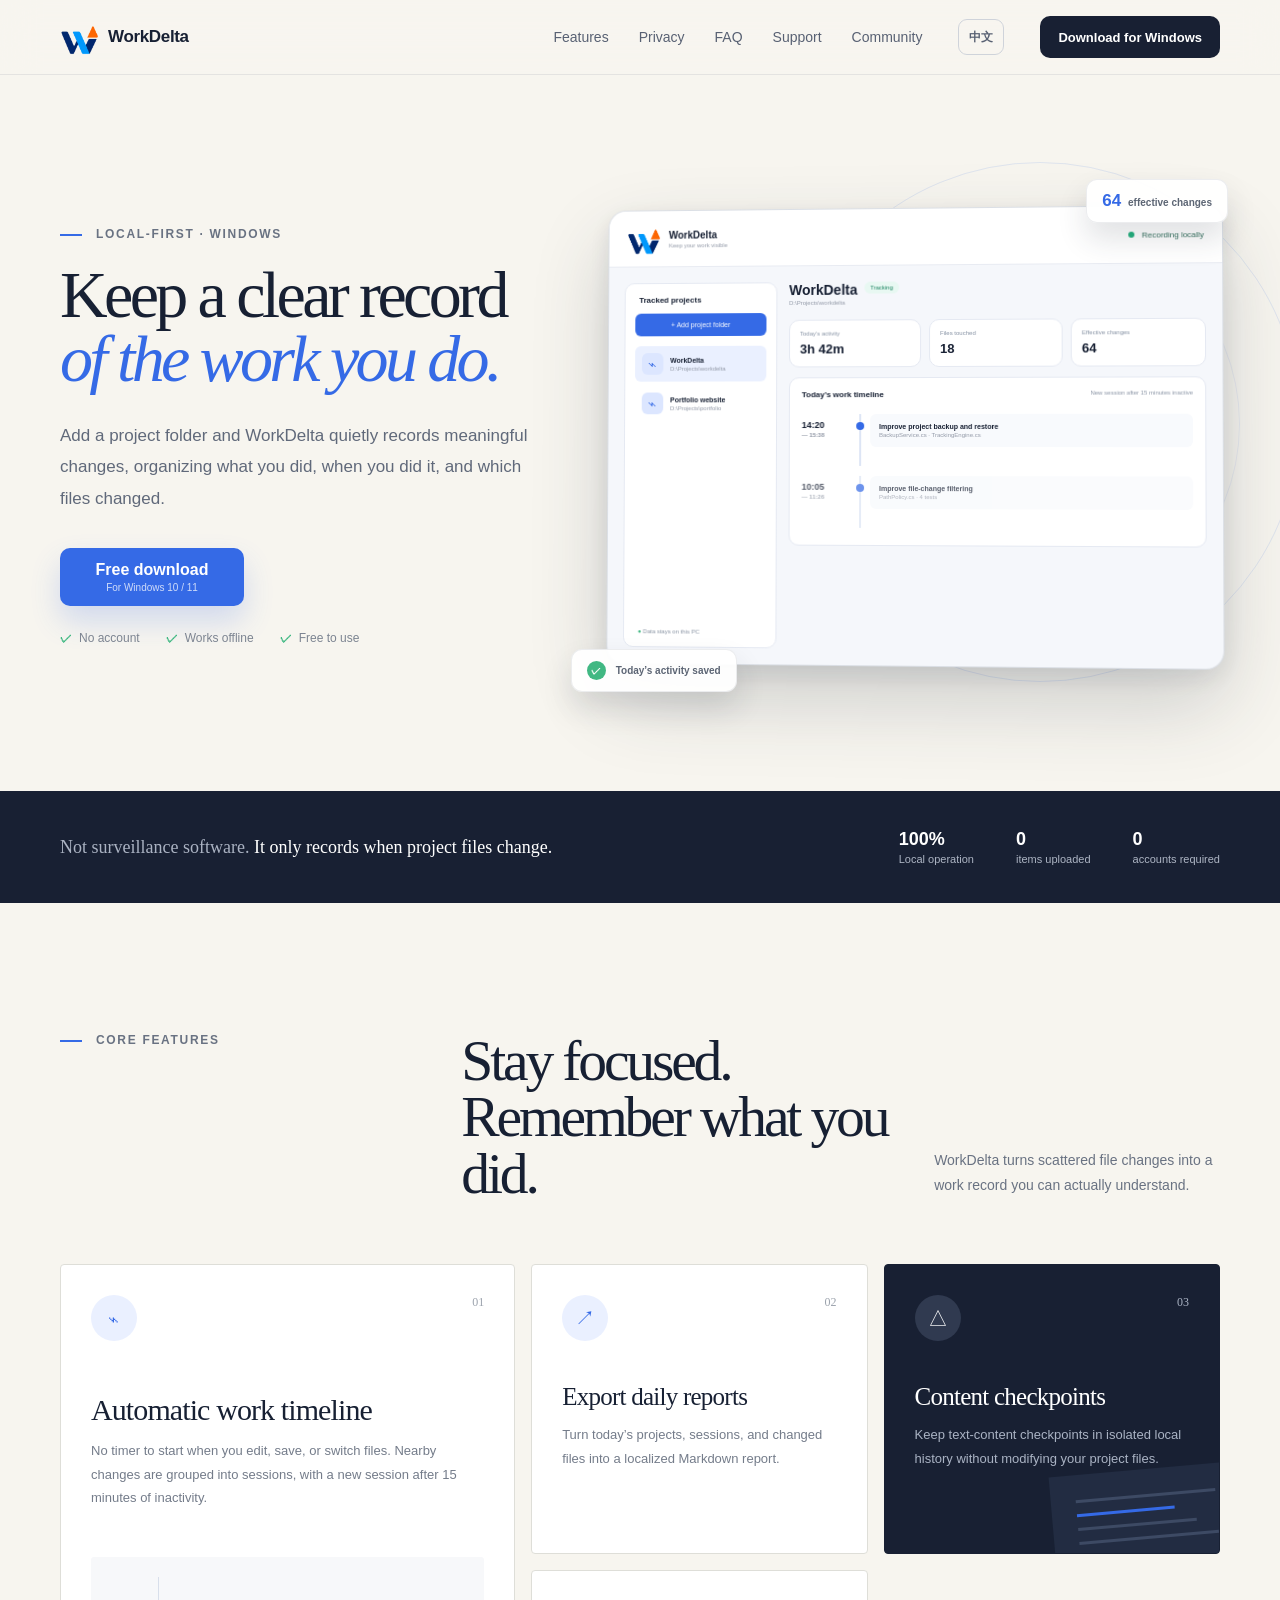
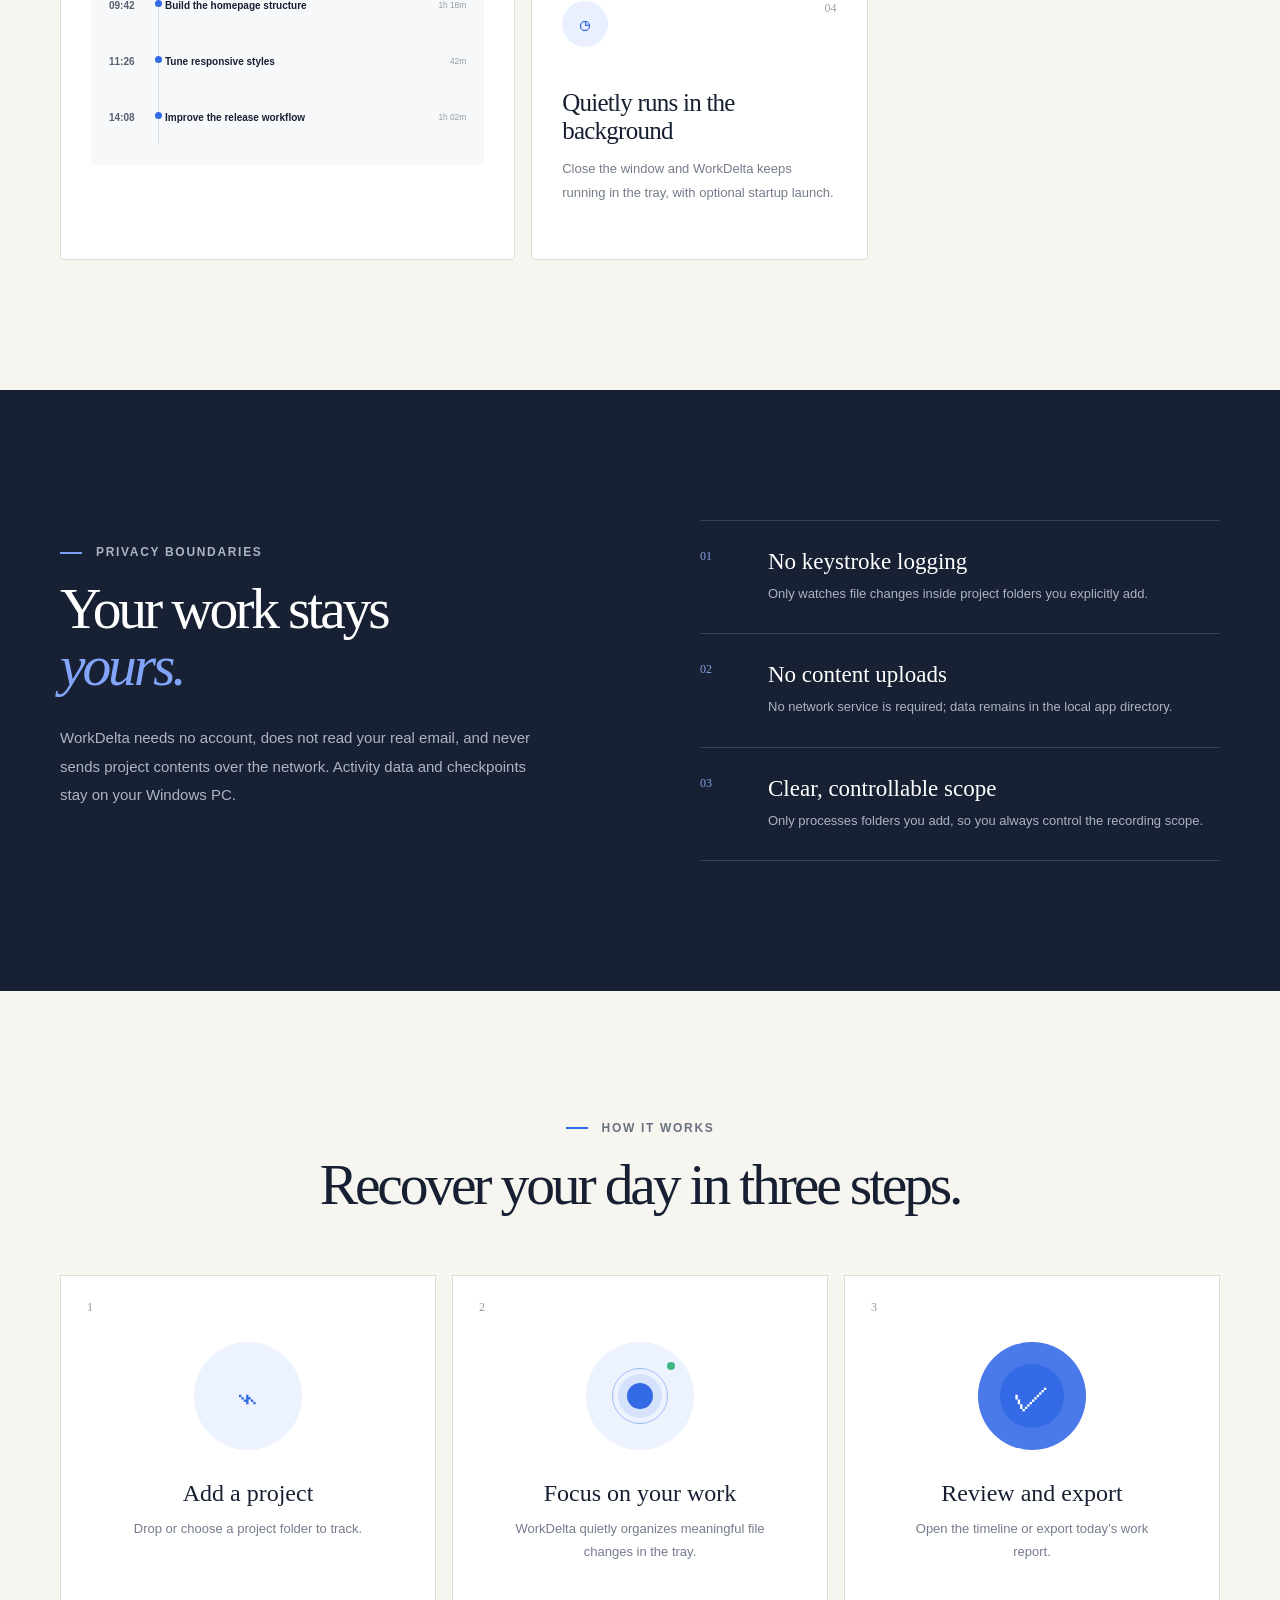
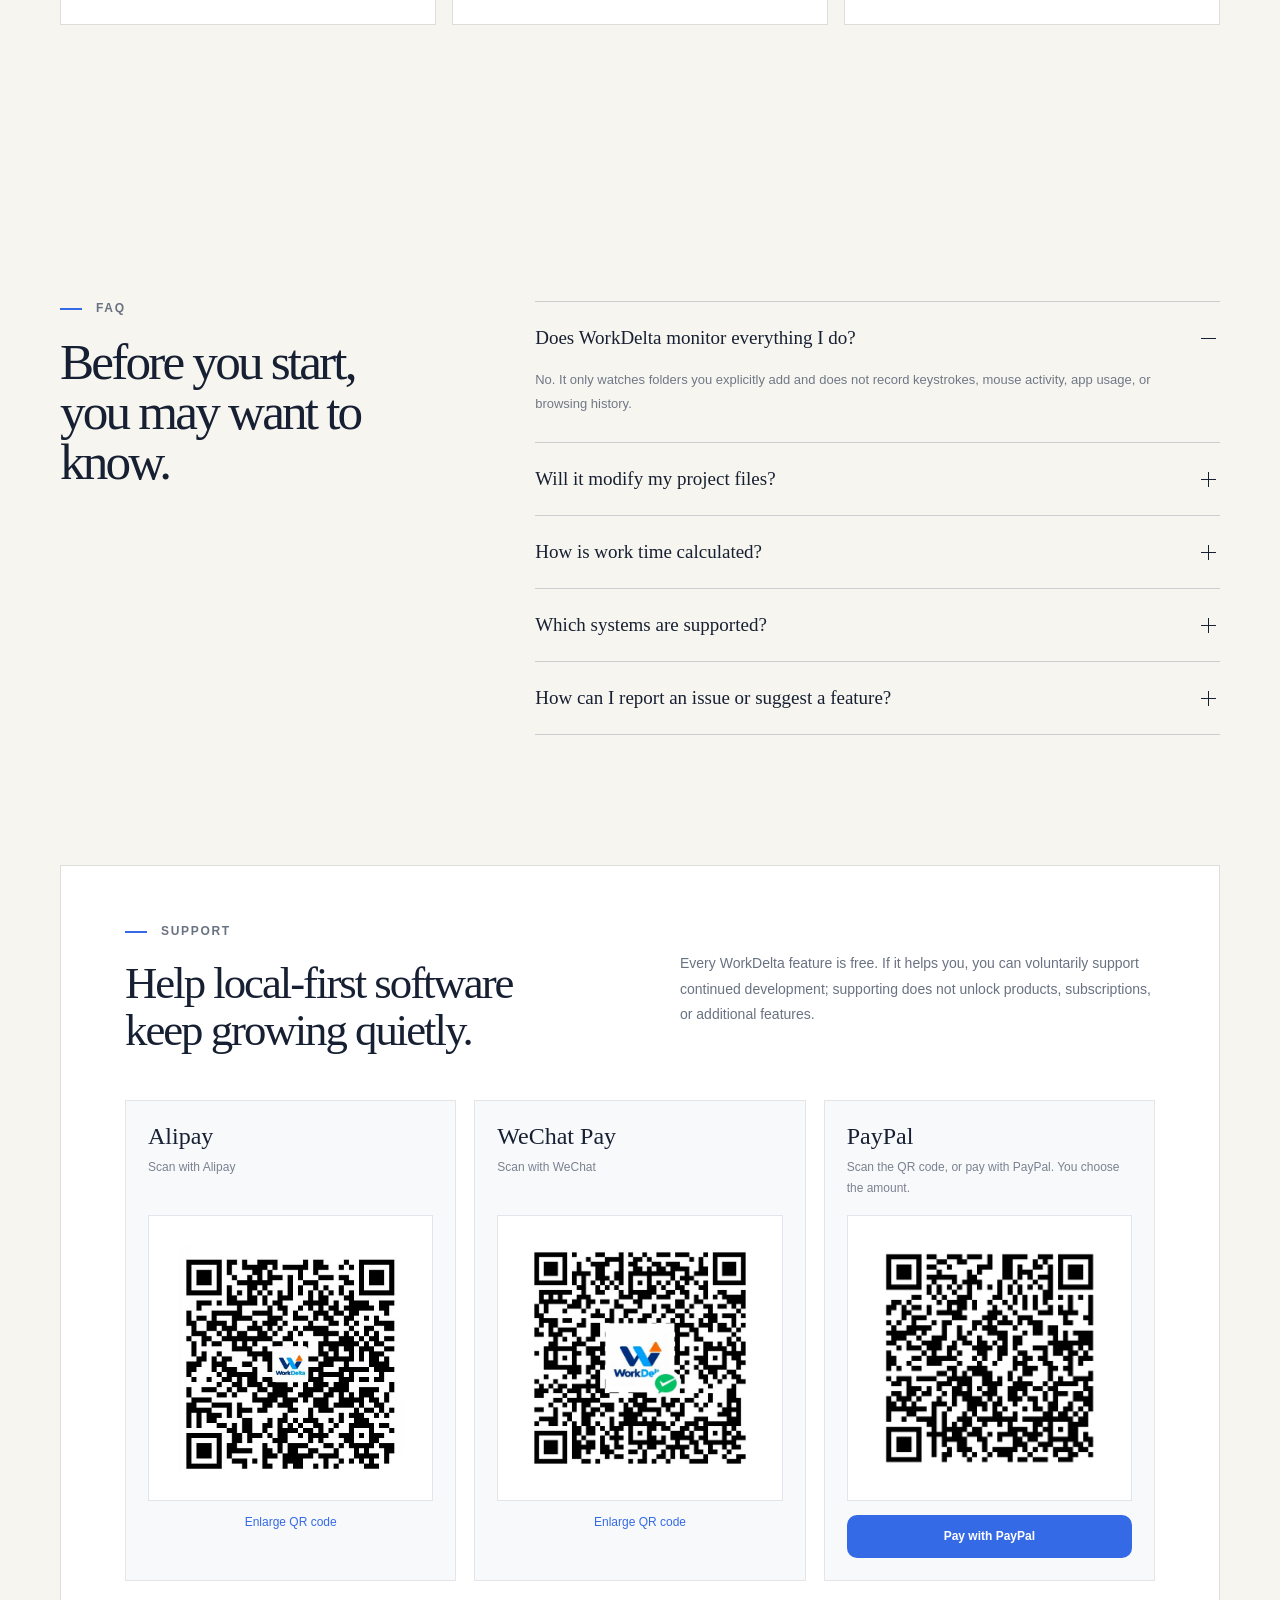
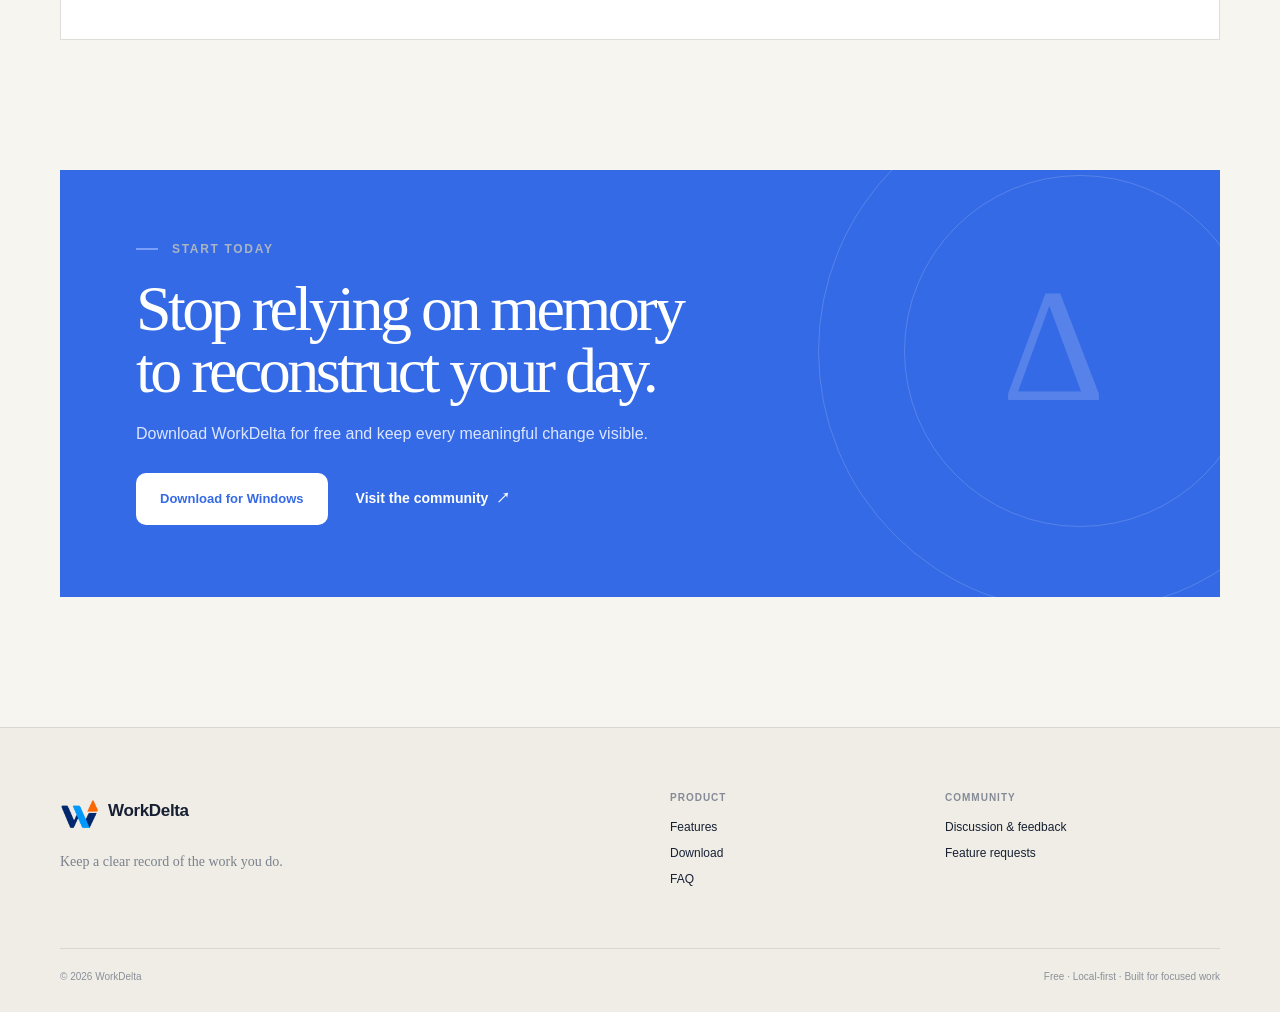
==== commit 69957655: "fix: clarify PayPal payment action Change-Id: I9cc8595ac284077809a2b3537bd9a54fd7d43ee2" ====
--- a/site/index.html
+++ b/site/index.html
@@ -247,11 +247,11 @@
           </article>
           <article class="payment-card payment-card-paypal">
             <h3>PayPal</h3>
-            <p>扫码或在浏览器中打开，支持金额由你填写。</p>
-            <a class="payment-qr-frame" href="https://www.paypal.com/ncp/payment/SC8FJDJTVTBD2" target="_blank" rel="noopener noreferrer" aria-label="打开 PayPal 支持页面">
+            <p>扫描二维码，或通过 PayPal 付款。金额由你填写。</p>
+            <a class="payment-qr-frame" href="https://www.paypal.com/ncp/payment/SC8FJDJTVTBD2" target="_blank" rel="noopener noreferrer" aria-label="通过 PayPal 付款">
               <img src="assets/support/paypal-qr.png" alt="PayPal 付款二维码" loading="lazy">
             </a>
-            <a class="button payment-paypal-button" href="https://www.paypal.com/ncp/payment/SC8FJDJTVTBD2" target="_blank" rel="noopener noreferrer">打开 PayPal</a>
+            <a class="button payment-paypal-button" href="https://www.paypal.com/ncp/payment/SC8FJDJTVTBD2" target="_blank" rel="noopener noreferrer">通过 PayPal 付款</a>
           </article>
         </div>
       </div>
@@ -282,6 +282,6 @@
     <div class="shell footer-bottom"><span>© <span id="year">2026</span> WorkDelta</span><span>免费 · 本地优先 · 为专注工作而做</span></div>
   </footer>
 
-  <script src="script.js?v=20261007-1"></script>
+  <script src="script.js?v=20261007-2"></script>
 </body>
 </html>
